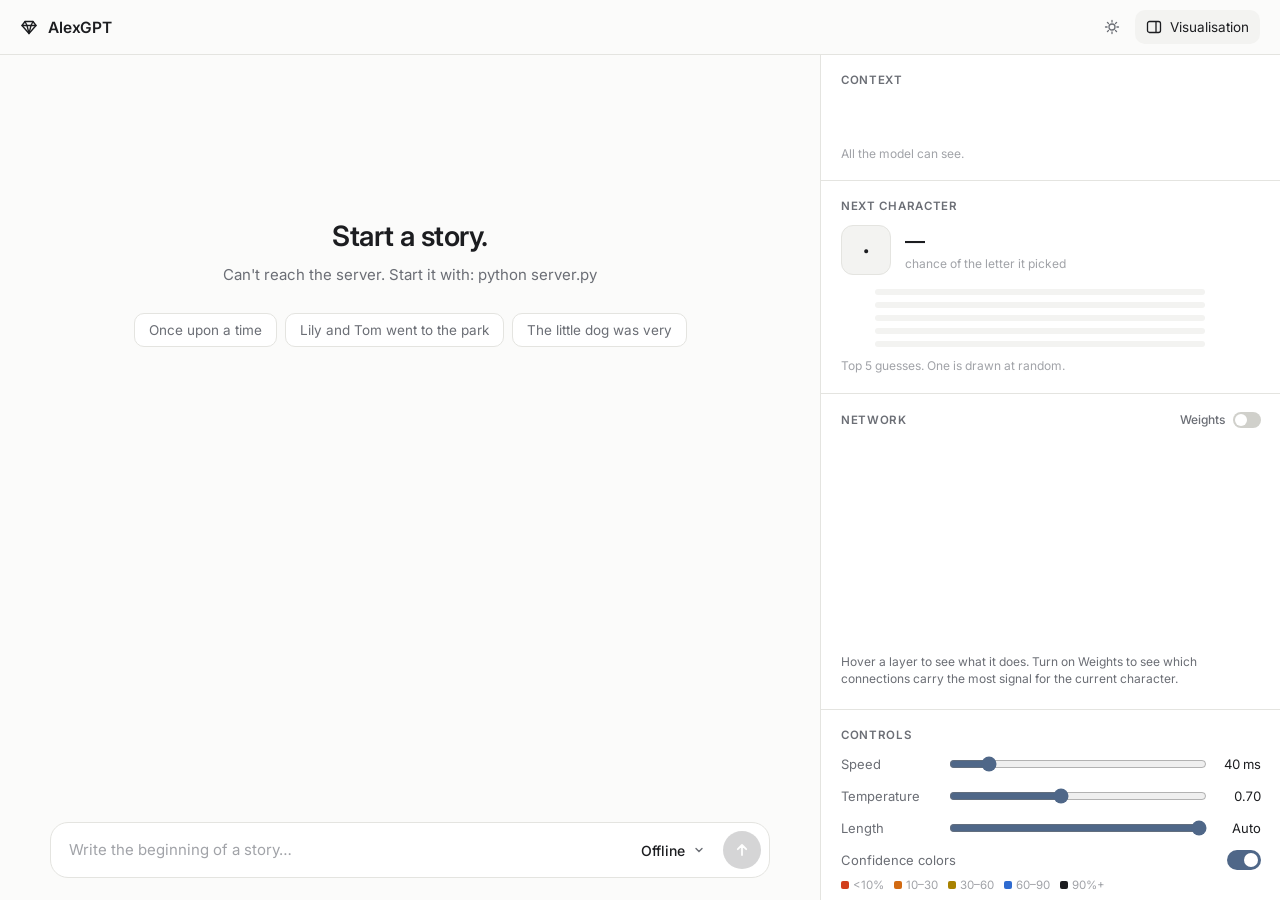
==== web/index.html @ 4189e1ea "feat(web): add AlexGPT chat interface with live model internals - server.py: stdlib HTTP server, str" ====
<!doctype html>
<html lang="en">
<head>
  <meta charset="utf-8">
  <meta name="viewport" content="width=device-width, initial-scale=1">
  <title>AlexGPT</title>
  <script>
    // pick the theme before the page paints, so it never flashes the wrong colors
    (function () {
      let theme = null;
      try { theme = localStorage.getItem("alexgpt-theme"); } catch (e) {}
      if (!theme) theme = window.matchMedia("(prefers-color-scheme: light)").matches ? "light" : "dark";
      document.documentElement.dataset.theme = theme;
    })();
  </script>
  <link rel="preconnect" href="https://fonts.googleapis.com">
  <link href="https://fonts.googleapis.com/css2?family=Inter:wght@400;500;600&family=JetBrains+Mono:wght@400;500&display=swap" rel="stylesheet">
  <link rel="stylesheet" href="style.css">
</head>
<body>
  <div class="app">

    <header class="topbar">
      <div class="brand">
        <span class="brand-mark" id="brandMark"></span>
        <span class="brand-name">AlexGPT</span>
      </div>
      <div class="topbar-actions">
        <button class="icon-button" id="themeToggle" title="Light / dark">
          <svg class="icon-moon" width="16" height="16" viewBox="0 0 16 16" aria-hidden="true"><path d="M13.5 9.6A5.6 5.6 0 0 1 6.4 2.5a5.6 5.6 0 1 0 7.1 7.1Z" fill="none" stroke="currentColor" stroke-width="1.3" stroke-linejoin="round"/></svg>
          <svg class="icon-sun" width="16" height="16" viewBox="0 0 16 16" aria-hidden="true"><circle cx="8" cy="8" r="3" fill="none" stroke="currentColor" stroke-width="1.3"/><path d="M8 1.5v1.6M8 12.9v1.6M1.5 8h1.6M12.9 8h1.6M3.4 3.4l1.1 1.1M11.5 11.5l1.1 1.1M3.4 12.6l1.1-1.1M11.5 4.5l1.1-1.1" stroke="currentColor" stroke-width="1.3" stroke-linecap="round"/></svg>
        </button>
        <button class="icon-button" id="panelToggle" title="See what happens inside the model">
          <svg width="16" height="16" viewBox="0 0 16 16" aria-hidden="true"><rect x="1.5" y="2.5" width="13" height="11" rx="2" fill="none" stroke="currentColor" stroke-width="1.3"/><line x1="10" y1="2.5" x2="10" y2="13.5" stroke="currentColor" stroke-width="1.3"/></svg>
          <span>Visualisation</span>
        </button>
      </div>
    </header>

    <div class="main">

      <section class="chat">
        <div class="messages scroll" id="messages">
          <div class="empty" id="emptyState">
            <div class="empty-icon" id="emptyIcon"></div>
            <h1>Start a story.</h1>
            <p id="emptySubtitle">My model continues your text, one character at a time.</p>
            <div class="suggestions">
              <button class="chip">Once upon a time</button>
              <button class="chip">Lily and Tom went to the park</button>
              <button class="chip">The little dog was very</button>
            </div>
          </div>
        </div>

        <form class="composer" id="composer">
          <div class="composer-box">
            <textarea id="input" rows="1" placeholder="Write the beginning of a story…" autocomplete="off"></textarea>

            <div class="model-picker" id="modelPicker">
              <button type="button" class="model-button" id="modelButton" aria-haspopup="listbox">
                <span class="model-icon" id="modelIcon"></span>
                <span id="modelName">Loading…</span>
                <svg class="chevron" width="12" height="12" viewBox="0 0 12 12" aria-hidden="true"><path d="M3 4.5L6 7.5L9 4.5" fill="none" stroke="currentColor" stroke-width="1.4" stroke-linecap="round"/></svg>
              </button>
              <div class="model-menu" id="modelMenu" role="listbox"></div>
            </div>

            <button type="button" class="step-control" id="stepButton" aria-label="Next character" title="Next character (→)" hidden>
              <svg width="14" height="14" viewBox="0 0 14 14" aria-hidden="true"><path d="M3 2.5l6 4.5-6 4.5Z" fill="currentColor"/><rect x="10" y="2.5" width="1.8" height="9" rx="0.9" fill="currentColor"/></svg>
            </button>
            <button type="button" class="step-control" id="pauseButton" aria-label="Pause" title="Pause to see every step" hidden>
              <svg class="icon-pause" width="14" height="14" viewBox="0 0 14 14" aria-hidden="true"><rect x="3" y="2.5" width="2.6" height="9" rx="1" fill="currentColor"/><rect x="8.4" y="2.5" width="2.6" height="9" rx="1" fill="currentColor"/></svg>
              <svg class="icon-play" width="14" height="14" viewBox="0 0 14 14" aria-hidden="true"><path d="M4 2.5l7 4.5-7 4.5Z" fill="currentColor"/></svg>
            </button>
            <button type="submit" class="send" id="sendButton" aria-label="Send">
              <svg class="icon-send" width="16" height="16" viewBox="0 0 16 16" aria-hidden="true"><path d="M8 13V3M3.8 7.2L8 3l4.2 4.2" fill="none" stroke="currentColor" stroke-width="1.8" stroke-linecap="round" stroke-linejoin="round"/></svg>
              <svg class="icon-stop" width="12" height="12" viewBox="0 0 12 12" aria-hidden="true"><rect x="2" y="2" width="8" height="8" rx="1.5" fill="currentColor"/></svg>
            </button>
          </div>
        </form>
      </section>

      <aside class="inside scroll" id="insidePanel">
        <div class="resize-handle" id="resizeHandle" title="Drag to resize"></div>
        <div class="inside-content">

          <div class="panel-section">
            <div class="section-title">Context <span class="faint" id="contextLabel"></span></div>
            <div class="context" id="contextChips"></div>
            <div class="note">All the model can see.</div>
          </div>

          <div class="panel-section">
            <div class="section-title">Next character</div>
            <div class="chosen">
              <div class="chosen-char" id="chosenChar">·</div>
              <div>
                <div class="chosen-prob" id="chosenProb">—</div>
                <div class="note tight" id="chosenNote">chance of the letter it picked</div>
              </div>
            </div>
            <div class="bars" id="bars"></div>
            <div class="note">Top 5 guesses. One is drawn at random.</div>
          </div>

          <div class="panel-section">
            <div class="section-title title-row">
              <span>Network <span class="faint" id="networkLabel"></span></span>
              <label class="mini-switch" title="Show the connections that carry the most signal right now">
                Weights
                <span class="switch small"><input type="checkbox" id="weightsToggle"><span class="knob"></span></span>
              </label>
            </div>
            <canvas class="network" id="network" width="580" height="400"></canvas>
            <div class="layer-note" id="layerNote"></div>
          </div>

          <div class="panel-section">
            <div class="section-title">Controls</div>
            <label class="control">
              <span>Speed</span>
              <input type="range" id="speed" min="0" max="300" step="5" value="40">
              <span class="value" id="speedValue"></span>
            </label>
            <label class="control">
              <span>Temperature</span>
              <input type="range" id="temperature" min="0.1" max="1.5" step="0.05" value="0.7">
              <span class="value" id="temperatureValue"></span>
            </label>
            <label class="control">
              <span>Length</span>
              <input type="range" id="length" min="50" max="850" step="50" value="850">
              <span class="value" id="lengthValue"></span>
            </label>
            <label class="control switch-row">
              <span>Confidence colors</span>
              <span class="switch"><input type="checkbox" id="confidenceToggle"><span class="knob"></span></span>
            </label>
            <div class="confidence-legend" id="confidenceLegend">
              <span class="p0">&lt;10%</span><span class="p1">10–30</span><span class="p2">30–60</span><span class="p3">60–90</span><span class="p4">90%+</span>
            </div>
          </div>

          <div class="panel-section">
            <div class="section-title">Last reply</div>
            <div class="stats">
              <div><div class="stat-value" id="statChars">—</div><div class="note tight">characters</div></div>
              <div><div class="stat-value" id="statConfidence">—</div><div class="note tight">avg confidence</div></div>
              <div><div class="stat-value" id="statSpeed">—</div><div class="note tight">chars / s</div></div>
            </div>
            <div class="ending" id="statEnding"></div>
          </div>

          <div class="panel-section roadmap">
            <div class="section-title">Coming next</div>
            <div class="soon"><span class="lock"></span>Attention map</div>
            <div class="soon"><span class="lock"></span>Live training</div>
          </div>

        </div>
      </aside>
    </div>
  </div>

  <script src="app.js"></script>
</body>
</html>
---- web/style.css ----
/* ---------- themes ---------- */

:root, [data-theme="dark"] {
  --bg: #0f1013;
  --surface: #16181c;
  --surface-2: #1d2025;
  --border: #272a30;
  --border-strong: #363a42;
  --text: #e8e9ec;
  --text-muted: #8b909a;
  --text-faint: #5f646e;
  --bar: #3a3e47;
  --scroll: #33373f;
  --p0: #ff6a45;
  --p1: #ff9f45;
  --p2: #f2cc4a;
  --p3: #8dbbff;
  --shadow: 0 12px 32px rgba(0, 0, 0, 0.45);
  --accent: #9db6d6;
  color-scheme: dark;
}

[data-theme="light"] {
  --bg: #fbfbfa;
  --surface: #ffffff;
  --surface-2: #f3f3f1;
  --border: #e4e4e0;
  --border-strong: #d0d0cb;
  --text: #1c1d20;
  --text-muted: #6b6e75;
  --text-faint: #a1a3a8;
  --bar: #d9d9d4;
  --scroll: #d6d6d1;
  --p0: #d23f1c;
  --p1: #d26a12;
  --p2: #a88200;
  --p3: #2f6bd0;
  --shadow: 0 12px 32px rgba(20, 20, 30, 0.10);
  --accent: #4f6788;
  color-scheme: light;
}

:root {
  --radius: 10px;
  --radius-lg: 18px;
  --font: "Inter", system-ui, -apple-system, "Segoe UI", sans-serif;
  --mono: "JetBrains Mono", ui-monospace, "Cascadia Code", Consolas, monospace;
}

* { box-sizing: border-box; }

html, body {
  margin: 0;
  height: 100%;
  background: var(--bg);
  color: var(--text);
  font-family: var(--font);
  font-size: 15px;
  -webkit-font-smoothing: antialiased;
}

button { font: inherit; color: inherit; }
.faint { color: var(--text-faint); font-weight: 400; }

/* thin scrollbars that match the page */
.scroll { scrollbar-width: thin; scrollbar-color: var(--scroll) transparent; }
.scroll::-webkit-scrollbar { width: 10px; }
.scroll::-webkit-scrollbar-track { background: transparent; }
.scroll::-webkit-scrollbar-thumb { background: var(--scroll); border-radius: 10px; border: 3px solid transparent; background-clip: content-box; }
.scroll::-webkit-scrollbar-thumb:hover { background-color: var(--border-strong); }

/* ---------- layout ---------- */

.app { display: flex; flex-direction: column; height: 100vh; }

.topbar {
  display: flex;
  align-items: center;
  justify-content: space-between;
  padding: 10px 20px;
  border-bottom: 1px solid var(--border);
}

.brand { display: flex; align-items: center; gap: 10px; font-weight: 600; letter-spacing: -0.01em; }
.brand-mark { display: flex; }
.brand-name { font-size: 15.5px; }

.topbar-actions { display: flex; gap: 4px; }

.icon-button {
  display: flex;
  align-items: center;
  gap: 8px;
  height: 34px;
  padding: 0 11px;
  border-radius: var(--radius);
  border: none;
  background: none;
  color: var(--text-muted);
  cursor: pointer;
  font-size: 13.5px;
  transition: color 0.15s, background 0.15s;
}
.icon-button:hover, .icon-button.active { color: var(--text); background: var(--surface-2); }
[data-theme="dark"] .icon-sun, [data-theme="light"] .icon-moon { display: none; }

.main { flex: 1; display: flex; min-height: 0; }
.chat { flex: 1; display: flex; flex-direction: column; min-width: 0; }

/* ---------- model icons ---------- */

.model-icon { display: inline-flex; color: var(--icon-color, var(--accent)); flex-shrink: 0; }
.model-icon svg { display: block; }

/* ---------- messages ---------- */

.messages { flex: 1; overflow-y: auto; padding: 36px 24px 16px; }

.message { max-width: 720px; margin: 0 auto 30px; animation: rise 0.3s ease-out; }
/* messages scrolled out of view are skipped by the browser while drawing */
.message.done { content-visibility: auto; contain-intrinsic-size: auto 120px; }

.message.user { display: flex; justify-content: flex-end; }
.user-bubble {
  max-width: 80%;
  padding: 10px 16px;
  border-radius: var(--radius-lg);
  background: var(--surface-2);
  line-height: 1.55;
  white-space: pre-wrap;
}

.message.bot { display: flex; gap: 14px; }
.bot-avatar {
  width: 30px;
  height: 30px;
  flex-shrink: 0;
  display: grid;
  place-items: center;
  border-radius: 50%;
  border: 1px solid var(--border);
  background: var(--surface);
}
.bot-avatar.thinking .model-icon { animation: breathe 1.2s ease-in-out infinite; }
.bot-body { flex: 1; min-width: 0; padding-top: 4px; }
.bot-meta { font-size: 12.5px; font-weight: 500; color: var(--text-muted); margin-bottom: 6px; }
.bot-text { line-height: 1.75; font-size: 15.5px; white-space: pre-wrap; word-wrap: break-word; }
.bot-text .echo { color: var(--text-faint); }

/* each new character fades in from a soft blur; the class is removed right after */
.tok.new { animation: appear 0.4s ease-out; }

.show-confidence .tok.p0 { color: var(--p0); }
.show-confidence .tok.p1 { color: var(--p1); }
.show-confidence .tok.p2 { color: var(--p2); }
.show-confidence .tok.p3 { color: var(--p3); }

.caret {
  display: inline-block;
  width: 7px;
  height: 1.05em;
  margin-left: 2px;
  vertical-align: -0.15em;
  border-radius: 2px;
  background: var(--accent);
  animation: blink 1s steps(2) infinite;
}

/* ---------- empty state ---------- */

.empty { max-width: 560px; margin: 12vh auto 0; text-align: center; animation: rise 0.5s ease-out; }
.empty-icon { display: flex; justify-content: center; margin-bottom: 20px; }
.empty-icon .model-icon { animation: float 4s ease-in-out infinite; }
.empty h1 { font-size: 28px; font-weight: 600; letter-spacing: -0.02em; margin: 0 0 10px; }
.empty p { color: var(--text-muted); margin: 0 0 26px; line-height: 1.6; }
.suggestions { display: flex; flex-wrap: wrap; justify-content: center; gap: 8px; }
.chip {
  padding: 8px 14px;
  border-radius: var(--radius);
  border: 1px solid var(--border);
  background: var(--surface);
  color: var(--text-muted);
  cursor: pointer;
  font-size: 13.5px;
  transition: color 0.15s, border-color 0.15s;
}
.chip:hover { color: var(--text); border-color: var(--border-strong); }

/* ---------- composer ---------- */

.composer { padding: 8px 24px 22px; }
.composer-box {
  max-width: 720px;
  margin: 0 auto;
  display: flex;
  align-items: flex-end;
  gap: 6px;
  padding: 8px 8px 8px 18px;
  border-radius: var(--radius-lg);
  border: 1px solid var(--border);
  background: var(--surface);
  transition: border-color 0.15s;
}
.composer-box:focus-within { border-color: var(--border-strong); }

textarea {
  flex: 1;
  resize: none;
  border: none;
  outline: none;
  background: none;
  color: var(--text);
  font: inherit;
  line-height: 1.5;
  max-height: 180px;
  padding: 8px 0;
}
textarea::placeholder { color: var(--text-faint); }

.model-picker { position: relative; flex-shrink: 0; }

.model-button {
  display: flex;
  align-items: center;
  gap: 8px;
  height: 38px;
  padding: 0 12px;
  border-radius: var(--radius);
  border: none;
  background: none;
  cursor: pointer;
  font-size: 14px;
  font-weight: 500;
  color: var(--text);
  transition: background 0.15s;
}
.model-button:hover { background: var(--surface-2); }
.model-button .chevron { color: var(--text-muted); transition: transform 0.2s; }
.model-picker.open .chevron { transform: rotate(180deg); }

.model-menu {
  position: absolute;
  bottom: calc(100% + 12px);
  right: 0;
  width: 360px;
  padding: 6px;
  border-radius: 14px;
  border: 1px solid var(--border);
  background: var(--surface);
  box-shadow: var(--shadow);
  opacity: 0;
  transform: translateY(6px);
  pointer-events: none;
  transition: opacity 0.16s, transform 0.16s;
  z-index: 20;
}
.model-picker.open .model-menu { opacity: 1; transform: none; pointer-events: auto; }

.menu-label { padding: 8px 10px 4px; font-size: 11.5px; font-weight: 600; letter-spacing: 0.05em; text-transform: uppercase; color: var(--text-faint); }

.model-option {
  display: flex;
  align-items: center;
  gap: 12px;
  width: 100%;
  padding: 9px 10px;
  border: none;
  border-radius: var(--radius);
  background: none;
  text-align: left;
  cursor: pointer;
}
.model-option:hover:not(:disabled) { background: var(--surface-2); }
.model-option:disabled { cursor: default; }
.model-option:disabled .option-text, .model-option:disabled .model-icon { opacity: 0.4; }
.option-text { flex: 1; min-width: 0; }
.option-name { font-weight: 500; font-size: 14px; }
.option-desc { font-size: 12.5px; color: var(--text-muted); margin-top: 1px; }
.option-tag { font-size: 11px; color: var(--text-faint); }
.option-check { display: flex; color: var(--text); }

.send {
  width: 38px;
  height: 38px;
  flex-shrink: 0;
  display: grid;
  place-items: center;
  border: none;
  border-radius: 50%;
  background: var(--text);
  color: var(--bg);
  cursor: pointer;
  transition: opacity 0.15s, transform 0.15s;
}
.send:hover { transform: scale(1.05); }

.step-control {
  flex-shrink: 0;
  width: 34px;
  height: 34px;
  display: grid;
  place-items: center;
  border-radius: 50%;
  border: 1px solid var(--border-strong);
  background: transparent;
  color: var(--text);
  cursor: pointer;
  transition: background 0.15s;
}
.step-control[hidden] { display: none; }
.step-control:hover { background: var(--surface-2); }
.step-control .icon-play { display: none; }
.step-control.paused .icon-pause { display: none; }
.step-control.paused .icon-play { display: block; }
.step-control.paused { border-color: var(--accent); color: var(--accent); }
.send:disabled { opacity: 0.18; cursor: default; transform: none; }
.send .icon-stop { display: none; }
.send.stop .icon-send { display: none; }
.send.stop .icon-stop { display: block; }

/* ---------- inside panel ---------- */

.inside {
  position: relative;
  width: 0;
  overflow-x: hidden;
  overflow-y: auto;
  border-left: 1px solid transparent;
  background: var(--surface);
  transition: width 0.3s ease-out, border-color 0.3s;
}
.inside.open { width: var(--panel-width, 460px); border-left-color: var(--border); }
.inside-content { width: var(--panel-width, 460px); }
.inside.resizing { transition: none; user-select: none; }
body.resizing-panel, body.resizing-panel * { cursor: ew-resize !important; }

/* the left edge of the panel: drag it to make the visualisation bigger */
.resize-handle {
  position: absolute;
  top: 0;
  bottom: 0;
  left: 0;
  width: 8px;
  cursor: ew-resize;
  z-index: 2;
}
.resize-handle::after {
  content: "";
  position: absolute;
  top: 50%;
  left: 2px;
  width: 3px;
  height: 36px;
  margin-top: -18px;
  border-radius: 2px;
  background: var(--border-strong);
  opacity: 0;
  transition: opacity 0.15s;
}
.resize-handle:hover::after, .inside.resizing .resize-handle::after { opacity: 1; }

.panel-section { padding: 18px 20px; border-bottom: 1px solid var(--border); }
.panel-section:last-child { border-bottom: none; }
.section-title { font-size: 11.5px; font-weight: 600; text-transform: uppercase; letter-spacing: 0.06em; color: var(--text-muted); margin-bottom: 12px; }
.section-title .faint { text-transform: none; letter-spacing: 0; margin-left: 4px; }
.note { font-size: 12px; line-height: 1.45; color: var(--text-faint); margin-top: 10px; }
.note.tight { margin-top: 2px; }
.legend { display: flex; align-items: center; gap: 4px; flex-wrap: wrap; }

.context { display: flex; gap: 4px; min-height: 36px; }
.ctx {
  width: 30px;
  height: 36px;
  display: grid;
  place-items: center;
  border-radius: 8px;
  border: 1px solid var(--border);
  background: var(--surface-2);
  font-family: var(--mono);
  font-size: 14px;
}
.ctx.newest { border-color: var(--accent); }
.ctx.special { color: var(--text-faint); font-size: 12px; }

.chosen { display: flex; align-items: center; gap: 14px; margin-bottom: 14px; }
.chosen-char {
  width: 50px;
  height: 50px;
  display: grid;
  place-items: center;
  border-radius: 12px;
  border: 1px solid var(--border);
  background: var(--surface-2);
  font-family: var(--mono);
  font-size: 24px;
}
.chosen-prob { font-size: 20px; font-weight: 600; letter-spacing: -0.01em; font-variant-numeric: tabular-nums; }

.bars { display: flex; flex-direction: column; gap: 7px; }
.bar-row { display: grid; grid-template-columns: 24px 1fr 46px; align-items: center; gap: 10px; font-size: 13px; }
.bar-label { font-family: var(--mono); color: var(--text-muted); text-align: center; }
.bar-track { height: 6px; border-radius: 3px; background: var(--surface-2); overflow: hidden; }
.bar-fill { height: 100%; width: 100%; border-radius: 3px; background: var(--bar); transform-origin: left; transform: scaleX(0); transition: transform 0.15s ease-out; }
.bar-row.picked .bar-fill { background: var(--accent); }
.bar-row.picked .bar-label { color: var(--text); }
.bar-value { text-align: right; color: var(--text-muted); font-variant-numeric: tabular-nums; }

.title-row { display: flex; align-items: center; justify-content: space-between; gap: 10px; }
.mini-switch { display: inline-flex; align-items: center; gap: 8px; text-transform: none; letter-spacing: 0; font-weight: 500; font-size: 12px; cursor: pointer; }
.switch.small { width: 28px; height: 16px; }
.switch.small .knob::after { top: 2px; left: 2px; width: 12px; height: 12px; }
.switch.small input:checked + .knob::after { transform: translateX(12px); }

.network { display: block; width: 100%; height: auto; cursor: default; }
.layer-note { min-height: 3.2em; margin-top: 8px; font-size: 12px; line-height: 1.45; color: var(--text-muted); }
.layer-note b { color: var(--text); font-weight: 600; }

.control { display: grid; grid-template-columns: 96px 1fr 46px; align-items: center; gap: 10px; font-size: 13px; color: var(--text-muted); margin-bottom: 12px; }
.control .value { text-align: right; color: var(--text); font-variant-numeric: tabular-nums; }
input[type="range"] { width: 100%; accent-color: var(--accent); }

.switch-row { grid-template-columns: 1fr auto; cursor: pointer; margin-top: 4px; margin-bottom: 8px; }
.switch { position: relative; width: 34px; height: 20px; }
.switch input { position: absolute; inset: 0; opacity: 0; margin: 0; cursor: pointer; }
.knob { position: absolute; inset: 0; border-radius: 10px; background: var(--border-strong); transition: background 0.2s; pointer-events: none; }
.knob::after { content: ""; position: absolute; top: 3px; left: 3px; width: 14px; height: 14px; border-radius: 50%; background: #fff; transition: transform 0.2s; }
.switch input:checked + .knob { background: var(--accent); }
.switch input:checked + .knob::after { transform: translateX(14px); }

.confidence-legend { display: none; gap: 10px; font-size: 11.5px; color: var(--text-faint); }
.confidence-legend.visible { display: flex; }
.confidence-legend span::before { content: ""; display: inline-block; width: 8px; height: 8px; margin-right: 4px; border-radius: 2px; background: var(--swatch); }
.confidence-legend .p0 { --swatch: var(--p0); }
.confidence-legend .p1 { --swatch: var(--p1); }
.confidence-legend .p2 { --swatch: var(--p2); }
.confidence-legend .p3 { --swatch: var(--p3); }
.confidence-legend .p4 { --swatch: var(--text); }

.stats { display: grid; grid-template-columns: repeat(3, 1fr); gap: 8px; }
.stat-value { font-size: 17px; font-weight: 600; font-variant-numeric: tabular-nums; }
.ending { margin-top: 12px; font-size: 12.5px; color: var(--text-muted); min-height: 1em; }

.roadmap .soon { display: flex; align-items: center; gap: 10px; font-size: 13px; color: var(--text-faint); margin-bottom: 8px; }
.lock { width: 7px; height: 7px; border-radius: 50%; border: 1.5px solid var(--text-faint); }

/* ---------- animations ---------- */

@keyframes appear { from { opacity: 0; filter: blur(4px); } to { opacity: 1; filter: blur(0); } }
@keyframes rise { from { opacity: 0; transform: translateY(8px); } to { opacity: 1; transform: none; } }
@keyframes blink { 50% { opacity: 0; } }
@keyframes breathe { 0%, 100% { opacity: 1; transform: scale(1); } 50% { opacity: 0.45; transform: scale(0.85); } }
@keyframes float { 0%, 100% { transform: translateY(0); } 50% { transform: translateY(-5px); } }

@media (prefers-reduced-motion: reduce) {
  *, *::before, *::after { animation: none !important; transition: none !important; }
}

@media (max-width: 860px) {
  .inside.open { position: fixed; right: 0; top: 55px; bottom: 0; z-index: 10; }
  .icon-button span { display: none; }
  .model-menu { width: 290px; }
}
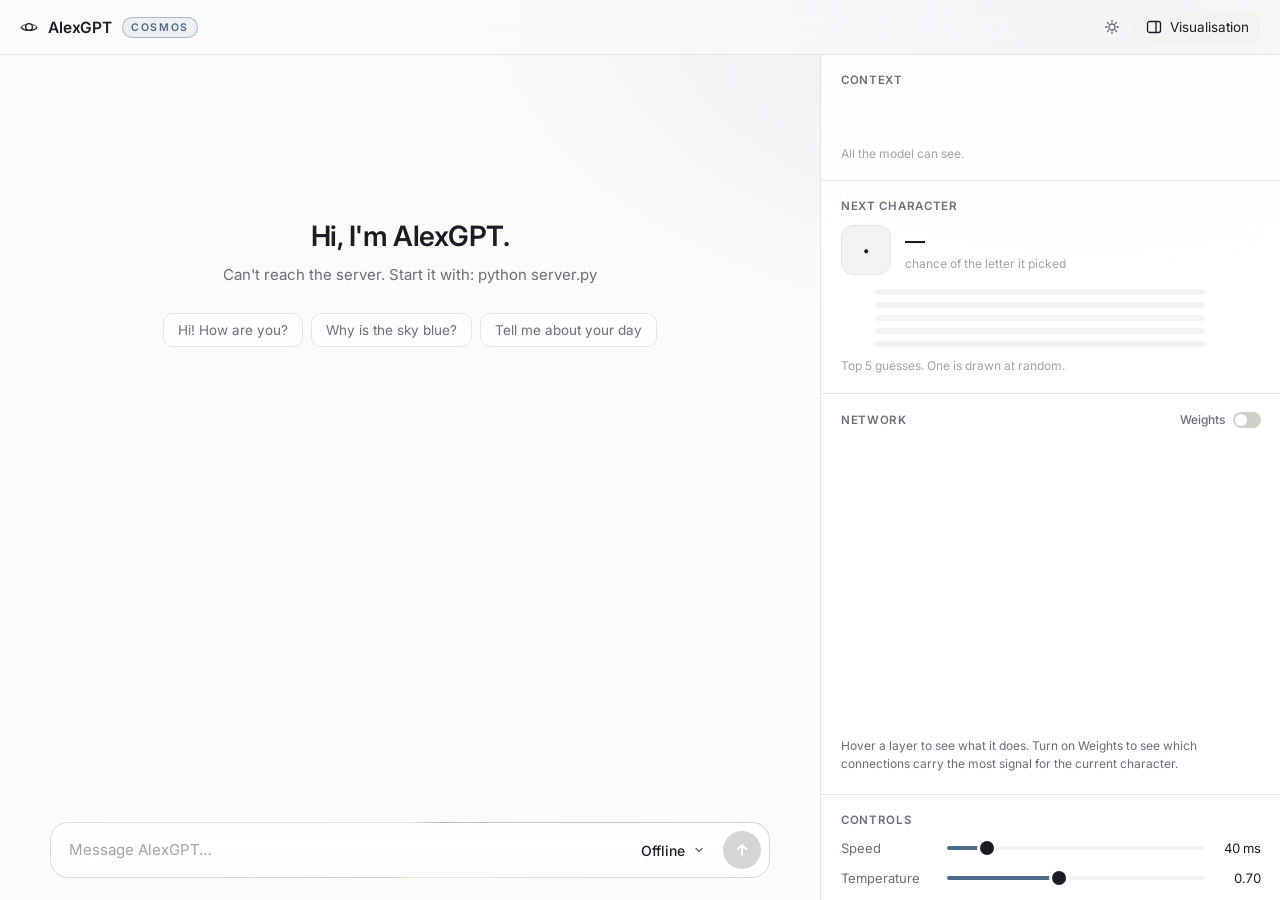
==== commit ff7d8e72: "feat(web): AlexGPT Cosmos theme, animated per-model backgrounds, cursor trails, conversation wording" ====
--- a/web/index.html
+++ b/web/index.html
@@ -18,12 +18,14 @@
   <link rel="stylesheet" href="style.css">
 </head>
 <body>
+  <canvas class="cosmos" id="cosmos" aria-hidden="true"></canvas>
   <div class="app">
 
     <header class="topbar">
       <div class="brand">
         <span class="brand-mark" id="brandMark"></span>
         <span class="brand-name">AlexGPT</span>
+        <span class="brand-tag">Cosmos</span>
       </div>
       <div class="topbar-actions">
         <button class="icon-button" id="themeToggle" title="Light / dark">
@@ -43,19 +45,19 @@
         <div class="messages scroll" id="messages">
           <div class="empty" id="emptyState">
             <div class="empty-icon" id="emptyIcon"></div>
-            <h1>Start a story.</h1>
-            <p id="emptySubtitle">My model continues your text, one character at a time.</p>
+            <h1>Hi, I'm AlexGPT.</h1>
+            <p id="emptySubtitle">Built from scratch, one model at a time. Say something.</p>
             <div class="suggestions">
-              <button class="chip">Once upon a time</button>
-              <button class="chip">Lily and Tom went to the park</button>
-              <button class="chip">The little dog was very</button>
+              <button class="chip">Hi! How are you?</button>
+              <button class="chip">Why is the sky blue?</button>
+              <button class="chip">Tell me about your day</button>
             </div>
           </div>
         </div>
 
         <form class="composer" id="composer">
           <div class="composer-box">
-            <textarea id="input" rows="1" placeholder="Write the beginning of a story…" autocomplete="off"></textarea>
+            <textarea id="input" rows="1" placeholder="Message AlexGPT…" autocomplete="off"></textarea>
 
             <div class="model-picker" id="modelPicker">
               <button type="button" class="model-button" id="modelButton" aria-haspopup="listbox">
--- a/web/style.css
+++ b/web/style.css
@@ -118,7 +118,6 @@
 
 .message { max-width: 720px; margin: 0 auto 30px; animation: rise 0.3s ease-out; }
 /* messages scrolled out of view are skipped by the browser while drawing */
-.message.done { content-visibility: auto; contain-intrinsic-size: auto 120px; }
 
 .message.user { display: flex; justify-content: flex-end; }
 .user-bubble {
@@ -417,7 +416,39 @@
 
 .control { display: grid; grid-template-columns: 96px 1fr 46px; align-items: center; gap: 10px; font-size: 13px; color: var(--text-muted); margin-bottom: 12px; }
 .control .value { text-align: right; color: var(--text); font-variant-numeric: tabular-nums; }
-input[type="range"] { width: 100%; accent-color: var(--accent); }
+/* sliders: thin track, colored up to the knob, round knob */
+input[type="range"] {
+  -webkit-appearance: none;
+  appearance: none;
+  width: 100%;
+  height: 18px;
+  margin: 0;
+  background: transparent;
+  cursor: pointer;
+}
+input[type="range"]::-webkit-slider-runnable-track {
+  height: 4px;
+  border-radius: 2px;
+  background: linear-gradient(to right, var(--accent) var(--fill, 50%), var(--surface-2) var(--fill, 50%));
+}
+input[type="range"]::-webkit-slider-thumb {
+  -webkit-appearance: none;
+  width: 14px;
+  height: 14px;
+  margin-top: -5px;
+  border: none;
+  border-radius: 50%;
+  background: var(--text);
+  box-shadow: 0 0 0 3px var(--surface);
+  transition: transform 0.12s;
+}
+input[type="range"]:hover::-webkit-slider-thumb { transform: scale(1.15); }
+input[type="range"]::-moz-range-track { height: 4px; border-radius: 2px; background: var(--surface-2); }
+input[type="range"]::-moz-range-progress { height: 4px; border-radius: 2px; background: var(--accent); }
+input[type="range"]::-moz-range-thumb { width: 14px; height: 14px; border: none; border-radius: 50%; background: var(--text); }
+input[type="range"]:disabled { cursor: default; opacity: 0.4; }
+input[type="range"]:focus-visible { outline: 2px solid var(--accent); outline-offset: 4px; border-radius: 4px; }
+.model-button:disabled { opacity: 0.5; cursor: default; }
 
 .switch-row { grid-template-columns: 1fr auto; cursor: pointer; margin-top: 4px; margin-bottom: 8px; }
 .switch { position: relative; width: 34px; height: 20px; }
@@ -451,6 +482,132 @@
 @keyframes breathe { 0%, 100% { opacity: 1; transform: scale(1); } 50% { opacity: 0.45; transform: scale(0.85); } }
 @keyframes float { 0%, 100% { transform: translateY(0); } 50% { transform: translateY(-5px); } }
 
+
+/* ================================================================ COSMOS THEME */
+
+/* the animated universe behind everything (drawn by app.js) */
+.cosmos {
+  position: fixed;
+  inset: 0;
+  width: 100%;
+  height: 100%;
+  pointer-events: none;
+  z-index: 0;
+  opacity: 0.95;
+  transition: opacity 0.35s ease;
+}
+[data-theme="light"] .cosmos { opacity: 0.75; }
+.cosmos.switching { opacity: 0; }
+
+/* a faint glow of the current model's color, from the top right corner */
+body {
+  background:
+    radial-gradient(ellipse 70% 55% at 85% 0%, color-mix(in srgb, var(--accent) 11%, transparent), transparent 70%),
+    var(--bg);
+}
+.app { position: relative; z-index: 1; }
+
+/* glass: the bars and the composer let the universe show through, blurred */
+.topbar {
+  background: color-mix(in srgb, var(--bg) 62%, transparent);
+  backdrop-filter: blur(12px);
+  -webkit-backdrop-filter: blur(12px);
+}
+.composer-box {
+  background: color-mix(in srgb, var(--surface) 80%, transparent);
+  backdrop-filter: blur(16px);
+  -webkit-backdrop-filter: blur(16px);
+  transition: border-color 0.2s, box-shadow 0.3s;
+}
+.composer-box:focus-within {
+  border-color: color-mix(in srgb, var(--accent) 45%, var(--border));
+  box-shadow: 0 12px 44px -16px color-mix(in srgb, var(--accent) 70%, transparent);
+}
+.inside { background: color-mix(in srgb, var(--surface) 90%, transparent); backdrop-filter: blur(18px); -webkit-backdrop-filter: blur(18px); }
+.chip { background: color-mix(in srgb, var(--surface) 75%, transparent); backdrop-filter: blur(8px); -webkit-backdrop-filter: blur(8px); }
+.chip:hover { border-color: color-mix(in srgb, var(--accent) 50%, var(--border)); }
+.user-bubble { background: color-mix(in srgb, var(--surface-2) 85%, transparent); backdrop-filter: blur(8px); -webkit-backdrop-filter: blur(8px); }
+
+/* the message box has a thin ring of light that travels around it, like something in orbit;
+   it moves faster and glows brighter while the model is writing */
+@property --orbit-angle { syntax: "<angle>"; inherits: false; initial-value: 0deg; }
+.composer-box { position: relative; }
+.composer-box::before {
+  content: "";
+  position: absolute;
+  inset: -1px;
+  padding: 1px;
+  border-radius: inherit;
+  background: conic-gradient(from var(--orbit-angle),
+    transparent 0deg,
+    color-mix(in srgb, var(--accent) 85%, transparent) 50deg,
+    transparent 110deg,
+    transparent 180deg,
+    color-mix(in srgb, var(--accent) 45%, transparent) 230deg,
+    transparent 290deg);
+  -webkit-mask: linear-gradient(#000 0 0) content-box, linear-gradient(#000 0 0);
+  -webkit-mask-composite: xor;
+  mask-composite: exclude;
+  opacity: 0.45;
+  pointer-events: none;
+  animation: orbit 9s linear infinite;
+  transition: opacity 0.4s;
+}
+.composer-box:focus-within::before { opacity: 0.75; }
+.composer.writing .composer-box::before { opacity: 1; animation-duration: 2.6s; }
+@keyframes orbit { to { --orbit-angle: 360deg; } }
+
+/* brand: AlexGPT + a small "Cosmos" tag in the model's color */
+.brand-tag {
+  font-size: 10.5px;
+  font-weight: 600;
+  letter-spacing: 0.16em;
+  text-transform: uppercase;
+  color: var(--accent);
+  padding: 3px 8px;
+  border-radius: 999px;
+  border: 1px solid color-mix(in srgb, var(--accent) 40%, transparent);
+  background: color-mix(in srgb, var(--accent) 8%, transparent);
+  transition: color 0.4s, border-color 0.4s;
+}
+
+/* the big icon on the empty screen glows in the model's color */
+.empty-icon .model-icon {
+  filter: drop-shadow(0 0 16px color-mix(in srgb, var(--accent) 65%, transparent));
+  animation: icon-pop 0.6s cubic-bezier(0.2, 1.5, 0.4, 1), float 4s 0.6s ease-in-out infinite;
+}
+.empty h1 { transition: color 0.4s; }
+
+/* the icon in the model button pops when you switch models */
+#modelIcon { animation: icon-pop 0.5s cubic-bezier(0.2, 1.6, 0.4, 1); }
+
+/* the avatar glows while the model is thinking */
+.bot-avatar { transition: box-shadow 0.4s, border-color 0.4s; }
+.bot-avatar.thinking {
+  border-color: color-mix(in srgb, var(--accent) 60%, var(--border));
+  box-shadow: 0 0 18px -2px color-mix(in srgb, var(--accent) 55%, transparent);
+}
+.bot-avatar.thinking .model-icon { animation: none; }
+.bot-meta { color: color-mix(in srgb, var(--accent) 70%, var(--text-muted)); }
+
+/* every model moves in its own way (empty screen icon + thinking avatar) */
+[data-model="Spark"] .empty-icon svg, [data-model="Spark"] .bot-avatar.thinking svg { animation: spark-twinkle 1.6s ease-in-out infinite; }
+[data-model="Nebula"] .empty-icon svg, [data-model="Nebula"] .bot-avatar.thinking svg { animation: nebula-drift 3.2s ease-in-out infinite; }
+[data-model="Pulsar"] .empty-icon svg { animation: spin 5s linear infinite; }
+[data-model="Pulsar"] .bot-avatar.thinking svg { animation: spin 1.4s linear infinite; }
+[data-model="Galaxy"] .empty-icon svg { animation: spin-back 14s linear infinite; }
+[data-model="Galaxy"] .bot-avatar.thinking svg { animation: spin-back 3s linear infinite; }
+[data-model="Supernova"] .empty-icon svg, [data-model="Supernova"] .bot-avatar.thinking svg { animation: supernova-burst 2.4s ease-out infinite; }
+[data-model="Singularity"] .empty-icon svg, [data-model="Singularity"] .bot-avatar.thinking svg { animation: singularity-pull 3s ease-in-out infinite; }
+
+@keyframes icon-pop { 0% { transform: scale(0.4) rotate(-20deg); opacity: 0; } 100% { transform: none; opacity: 1; } }
+@keyframes spark-twinkle { 0%, 100% { transform: scale(1) rotate(0); } 45% { transform: scale(1.22) rotate(15deg); filter: brightness(1.5); } }
+@keyframes nebula-drift { 0%, 100% { transform: translate(0, 0) scale(1); } 50% { transform: translate(1.5px, -2px) scale(1.07); } }
+@keyframes spin { to { transform: rotate(360deg); } }
+@keyframes spin-back { to { transform: rotate(-360deg); } }
+@keyframes supernova-burst { 0% { transform: scale(0.85); } 18% { transform: scale(1.25); filter: brightness(1.6); } 100% { transform: scale(0.85); } }
+@keyframes singularity-pull { 0%, 100% { transform: scale(1) rotate(0); } 50% { transform: scale(0.86) rotate(-8deg); } }
+
 @media (prefers-reduced-motion: reduce) {
   *, *::before, *::after { animation: none !important; transition: none !important; }
 }
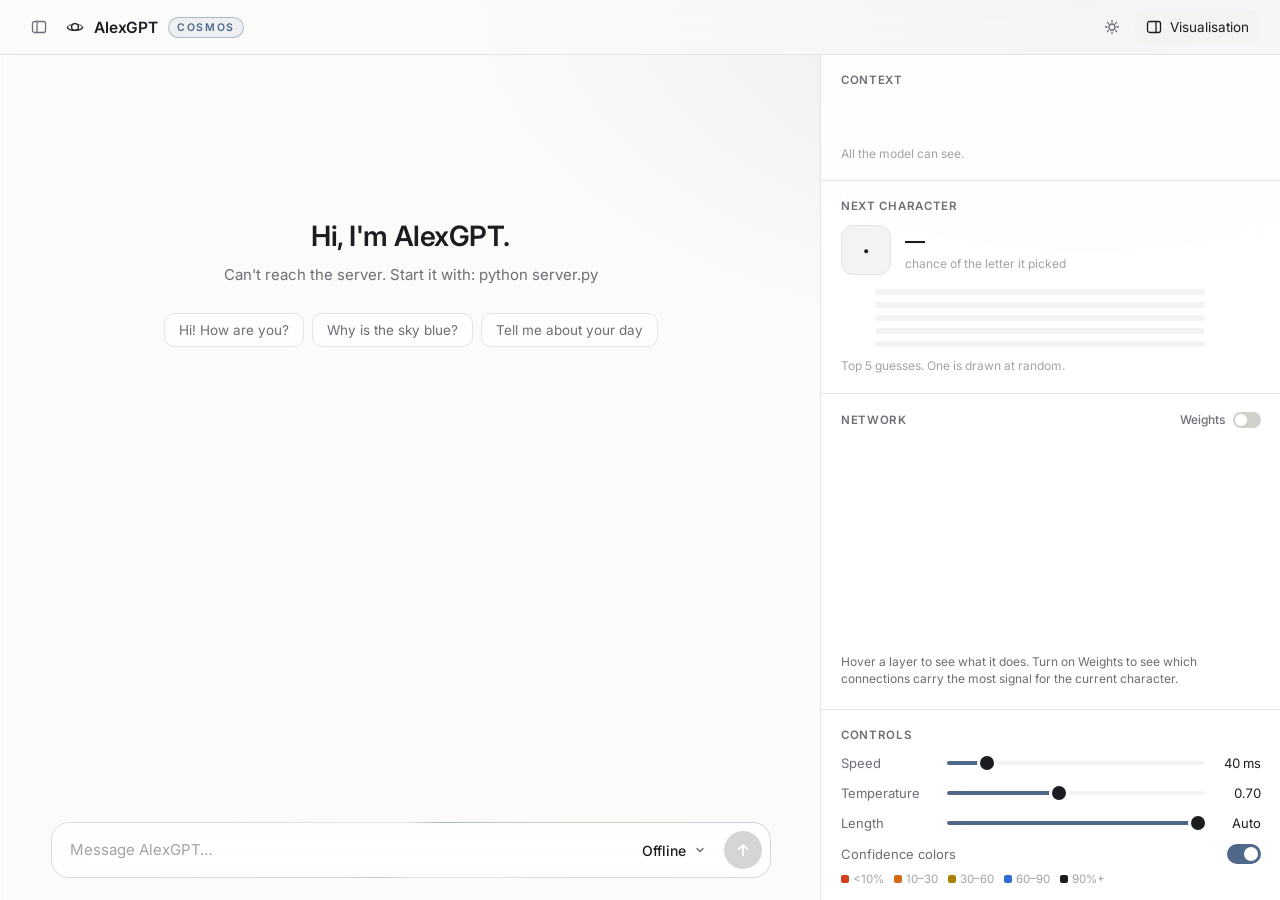
==== commit 7550d0c6: "feat(galaxy): 26M PyTorch transformer trained on TinyDialogues, chat history, saved chats, full-flow" ====
--- a/web/index.html
+++ b/web/index.html
@@ -22,10 +22,15 @@
   <div class="app">
 
     <header class="topbar">
+      <div class="topbar-left">
+      <button class="icon-button" id="chatsToggle" title="Your chats" aria-label="Your chats">
+        <svg width="16" height="16" viewBox="0 0 16 16" aria-hidden="true"><rect x="1.5" y="2.5" width="13" height="11" rx="2" fill="none" stroke="currentColor" stroke-width="1.3"/><line x1="6" y1="2.5" x2="6" y2="13.5" stroke="currentColor" stroke-width="1.3"/></svg>
+      </button>
       <div class="brand">
         <span class="brand-mark" id="brandMark"></span>
         <span class="brand-name">AlexGPT</span>
         <span class="brand-tag">Cosmos</span>
+      </div>
       </div>
       <div class="topbar-actions">
         <button class="icon-button" id="themeToggle" title="Light / dark">
@@ -40,6 +45,17 @@
     </header>
 
     <div class="main">
+
+      <aside class="chats" id="chatsPanel">
+        <div class="chats-content">
+          <button class="new-chat" id="newChatButton">
+            <svg width="14" height="14" viewBox="0 0 14 14" aria-hidden="true"><path d="M7 2.5v9M2.5 7h9" stroke="currentColor" stroke-width="1.5" stroke-linecap="round"/></svg>
+            New chat
+          </button>
+          <div class="chats-label">Chats</div>
+          <div class="chat-list" id="chatList"></div>
+        </div>
+      </aside>
 
       <section class="chat">
         <div class="messages scroll" id="messages">
--- a/web/style.css
+++ b/web/style.css
@@ -617,3 +617,53 @@
   .icon-button span { display: none; }
   .model-menu { width: 290px; }
 }
+
+/* ---------------------------------------------------------------- chat models (Galaxy+): tokens are pieces of words */
+html[data-chat="1"] .context { flex-wrap: wrap; }
+html[data-chat="1"] .ctx { width: auto; min-width: 30px; height: 30px; padding: 0 7px; font-size: 13px; white-space: pre; }
+html[data-chat="1"] .chosen-char { width: auto; min-width: 50px; padding: 0 12px; font-size: 20px; white-space: pre; }
+html[data-chat="1"] .bar-row { grid-template-columns: 96px 1fr 46px; }
+html[data-chat="1"] .bar-label { text-align: left; white-space: pre; overflow: hidden; text-overflow: ellipsis; }
+
+/* ---------------------------------------------------------------- chats sidebar */
+.topbar-left { display: flex; align-items: center; gap: 8px; }
+.chats {
+  width: 0;
+  overflow-x: hidden;
+  overflow-y: auto;
+  border-right: 1px solid transparent;
+  background: color-mix(in srgb, var(--surface) 90%, transparent);
+  backdrop-filter: blur(18px); -webkit-backdrop-filter: blur(18px);
+  transition: width 0.3s ease-out, border-color 0.3s;
+  flex-shrink: 0;
+}
+.chats.open { width: 260px; border-right-color: var(--border); }
+.chats-content { width: 260px; padding: 14px 10px; }
+.new-chat {
+  display: flex; align-items: center; gap: 8px; width: 100%;
+  height: 36px; padding: 0 12px; border-radius: var(--radius);
+  border: 1px solid var(--border); background: var(--surface-2); color: var(--text);
+  font: inherit; font-size: 13.5px; cursor: pointer; transition: border-color 0.15s;
+}
+.new-chat:hover { border-color: color-mix(in srgb, var(--accent) 50%, var(--border)); }
+.chats-label { font-size: 11.5px; font-weight: 600; letter-spacing: 0.06em; text-transform: uppercase; color: var(--text-faint); margin: 20px 8px 8px; }
+.chat-row {
+  display: flex; align-items: center; gap: 6px; width: 100%;
+  padding: 7px 8px 7px 12px; border-radius: var(--radius); border: none; background: none;
+  color: var(--text-muted); font: inherit; font-size: 13.5px; text-align: left; cursor: pointer;
+}
+.chat-row:hover { background: var(--surface-2); color: var(--text); }
+.chat-row.active { background: var(--surface-2); color: var(--text); }
+.chat-row .chat-title { flex: 1; min-width: 0; overflow: hidden; text-overflow: ellipsis; white-space: nowrap; }
+.chat-row .chat-delete { opacity: 0; display: flex; padding: 3px; border-radius: 5px; color: var(--text-faint); }
+.chat-row:hover .chat-delete { opacity: 1; }
+.chat-row .chat-delete:hover { color: var(--text); background: var(--surface); }
+.chat-list .empty-note { font-size: 13px; color: var(--text-faint); padding: 4px 12px; }
+@media (max-width: 860px) {
+  .chats.open { position: fixed; left: 0; top: 55px; bottom: 0; z-index: 10; }
+}
+.chat-rename {
+  flex: 1; min-width: 0; height: 24px; padding: 0 6px; border-radius: 6px;
+  border: 1px solid color-mix(in srgb, var(--accent) 60%, var(--border));
+  background: var(--surface); color: var(--text); font: inherit; font-size: 13.5px; outline: none;
+}
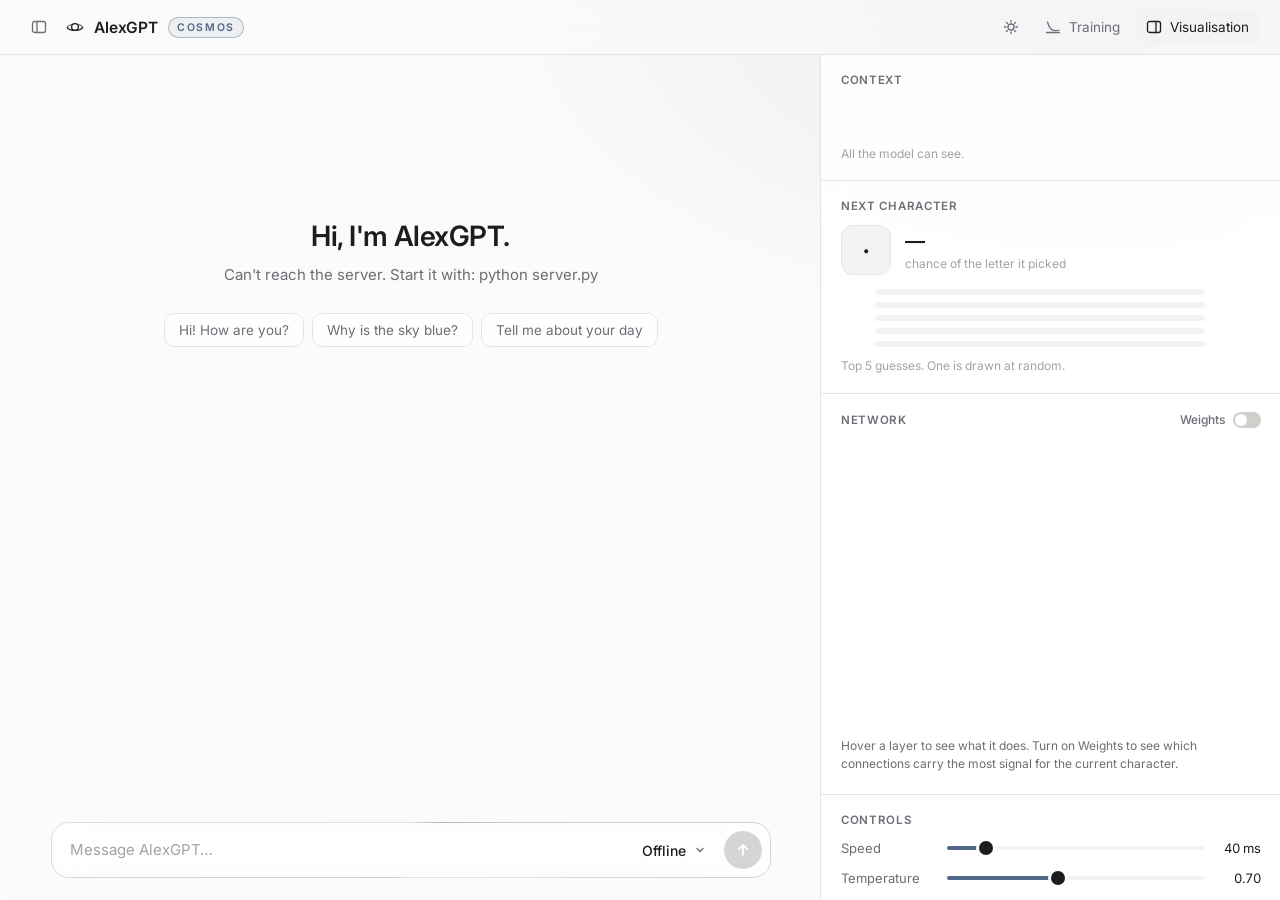
==== commit 0b5559a2: "feat(supernova): 98M LLaMA-style model trained on 2B EN+RO tokens, live training page, benchmarks" ====
--- a/web/index.html
+++ b/web/index.html
@@ -37,6 +37,10 @@
           <svg class="icon-moon" width="16" height="16" viewBox="0 0 16 16" aria-hidden="true"><path d="M13.5 9.6A5.6 5.6 0 0 1 6.4 2.5a5.6 5.6 0 1 0 7.1 7.1Z" fill="none" stroke="currentColor" stroke-width="1.3" stroke-linejoin="round"/></svg>
           <svg class="icon-sun" width="16" height="16" viewBox="0 0 16 16" aria-hidden="true"><circle cx="8" cy="8" r="3" fill="none" stroke="currentColor" stroke-width="1.3"/><path d="M8 1.5v1.6M8 12.9v1.6M1.5 8h1.6M12.9 8h1.6M3.4 3.4l1.1 1.1M11.5 11.5l1.1 1.1M3.4 12.6l1.1-1.1M11.5 4.5l1.1-1.1" stroke="currentColor" stroke-width="1.3" stroke-linecap="round"/></svg>
         </button>
+        <button class="icon-button" id="trainingToggle" title="Watch Supernova learn">
+          <svg width="16" height="16" viewBox="0 0 16 16" aria-hidden="true"><path d="M1.5 13.5h13" fill="none" stroke="currentColor" stroke-width="1.3" stroke-linecap="round"/><path d="M2.5 3c1.5 5 3 7.5 5.5 8.2 2.2.6 4.2.4 6-.2" fill="none" stroke="currentColor" stroke-width="1.3" stroke-linecap="round"/></svg>
+          <span>Training</span>
+        </button>
         <button class="icon-button" id="panelToggle" title="See what happens inside the model">
           <svg width="16" height="16" viewBox="0 0 16 16" aria-hidden="true"><rect x="1.5" y="2.5" width="13" height="11" rx="2" fill="none" stroke="currentColor" stroke-width="1.3"/><line x1="10" y1="2.5" x2="10" y2="13.5" stroke="currentColor" stroke-width="1.3"/></svg>
           <span>Visualisation</span>
@@ -103,13 +107,13 @@
         <div class="resize-handle" id="resizeHandle" title="Drag to resize"></div>
         <div class="inside-content">
 
-          <div class="panel-section">
+          <div class="panel-section" id="contextSection">
             <div class="section-title">Context <span class="faint" id="contextLabel"></span></div>
             <div class="context" id="contextChips"></div>
             <div class="note">All the model can see.</div>
           </div>
 
-          <div class="panel-section">
+          <div class="panel-section" id="nextSection">
             <div class="section-title">Next character</div>
             <div class="chosen">
               <div class="chosen-char" id="chosenChar">·</div>
@@ -124,7 +128,7 @@
 
           <div class="panel-section">
             <div class="section-title title-row">
-              <span>Network <span class="faint" id="networkLabel"></span></span>
+              <span><span class="net-title">Network</span><span class="flow-title">Inside, one token at a time</span> <span class="faint" id="networkLabel"></span></span>
               <label class="mini-switch" title="Show the connections that carry the most signal right now">
                 Weights
                 <span class="switch small"><input type="checkbox" id="weightsToggle"><span class="knob"></span></span>
@@ -132,6 +136,7 @@
             </div>
             <canvas class="network" id="network" width="580" height="400"></canvas>
             <div class="layer-note" id="layerNote"></div>
+            <div class="flow" id="flow"></div>
           </div>
 
           <div class="panel-section">
@@ -158,6 +163,10 @@
             <div class="confidence-legend" id="confidenceLegend">
               <span class="p0">&lt;10%</span><span class="p1">10–30</span><span class="p2">30–60</span><span class="p3">60–90</span><span class="p4">90%+</span>
             </div>
+            <label class="control switch-row">
+              <span>Show tokens <span class="faint">how the model cuts the text</span></span>
+              <span class="switch"><input type="checkbox" id="tokensToggle"><span class="knob"></span></span>
+            </label>
           </div>
 
           <div class="panel-section">
@@ -170,17 +179,58 @@
             <div class="ending" id="statEnding"></div>
           </div>
 
-          <div class="panel-section roadmap">
-            <div class="section-title">Coming next</div>
-            <div class="soon"><span class="lock"></span>Attention map</div>
-            <div class="soon"><span class="lock"></span>Live training</div>
-          </div>
-
         </div>
       </aside>
+
+      <section class="training scroll" id="trainingPage" hidden>
+        <div class="tr-inner">
+          <div class="tr-top">
+            <div>
+              <h2>Supernova · live training</h2>
+              <div class="tr-status" id="trStatus">Loading…</div>
+            </div>
+            <button class="icon-button" id="trClose" title="Back to the chat (Esc)" aria-label="Close">
+              <svg width="14" height="14" viewBox="0 0 14 14" aria-hidden="true"><path d="M3 3l8 8M11 3l-8 8" stroke="currentColor" stroke-width="1.5" stroke-linecap="round"/></svg>
+            </button>
+          </div>
+          <div class="tr-stats" id="trStats"></div>
+          <div class="tr-progress" id="trProgress"></div>
+
+          <div class="tr-card">
+            <div class="tr-title">Loss <span>how surprised it is by the real next token · lower = better</span></div>
+            <div class="tr-legend">
+              <span><i class="sw train"></i>training loss (smoothed)</span>
+              <span><i class="sw en"></i>validation EN</span>
+              <span><i class="sw ro"></i>validation RO</span>
+            </div>
+            <svg class="tr-chart" id="trChart" role="img" aria-label="Loss over training steps"></svg>
+            <div class="tr-note">Validation = text it never trains on. If training loss went down but validation went up, it would be memorising instead of learning. Loss 3 ≈ it gives the right token about 1/20 chance (e<sup>−3</sup>); Galaxy ended at 1.5 on much simpler stories.</div>
+          </div>
+
+          <div class="tr-card">
+            <div class="tr-title">How its writing improves <span>the same start, every 250 steps</span></div>
+            <div class="tr-chips" id="trPrompts"></div>
+            <div class="tr-samples scroll" id="trSamples"></div>
+          </div>
+
+          <div class="tr-card">
+            <div class="tr-title">What it reads <span>a random document from the training data</span></div>
+            <div class="tr-chips" id="peekSources"></div>
+            <div class="tr-peek-source" id="peekSource"></div>
+            <div class="tr-peek scroll" id="peekText"></div>
+            <div class="tr-peek-actions"><button class="tr-button" id="peekAgain">Another one</button></div>
+            <div class="tr-note">Raw text from the internet, ~2 billion tokens of it. The model learns how text continues, not what is true or kind: a sad story, a sarcastic forum post and a Wikipedia table all look the same to it. Being helpful and polite comes later, from the chat training (SFT).</div>
+          </div>
+        </div>
+      </section>
     </div>
   </div>
+  <div class="flow-tip" id="flowTip" hidden></div>
 
   <script src="app.js"></script>
+  <script src="flow.js"></script>
+  <script src="training.js"></script>
+  <script src="tokens.js"></script>
+  <script>setupFlow(); setupTraining(); setupTokenView();</script>
 </body>
 </html>
--- a/web/style.css
+++ b/web/style.css
@@ -667,3 +667,237 @@
   border: 1px solid color-mix(in srgb, var(--accent) 60%, var(--border));
   background: var(--surface); color: var(--text); font: inherit; font-size: 13.5px; outline: none;
 }
+
+/* ---------------------------------------------------------------- chat scrolls under the message box */
+/* the message box floats over the bottom of the chat, so the scrollbar goes all the way down */
+.chat { position: relative; }
+.messages { padding-bottom: 150px; }
+.composer { position: absolute; left: 0; right: 0; bottom: 0; pointer-events: none; }
+.composer-box { pointer-events: auto; }
+
+/* ---------- Galaxy / Supernova: inside, one token at a time (flow.js) ---------- */
+.flow, .flow-title { display: none; }
+html[data-chat="1"] .flow { display: block; }
+html[data-chat="1"] .flow-title { display: inline; }
+html[data-chat="1"] .net-title,
+html[data-chat="1"] #network,
+html[data-chat="1"] #layerNote,
+html[data-chat="1"] #contextSection,
+html[data-chat="1"] #nextSection { display: none; }
+
+.flow { font-size: 12.5px; --stagger: 30ms; }
+.fl-empty { color: var(--text-muted); line-height: 1.55; padding: 18px 4px; }
+.fl-empty b { color: var(--text); font-weight: 600; }
+
+.fl-nav { display: flex; align-items: center; gap: 6px; margin-bottom: 14px; }
+.fl-btn, .fl-live, .fl-hbtn {
+  border: 1px solid var(--border); background: var(--surface-2); border-radius: 7px; cursor: pointer;
+  color: var(--text-muted); font-size: 12px; line-height: 1;
+}
+.fl-btn { width: 26px; height: 26px; font-size: 15px; }
+.fl-btn:disabled { opacity: 0.35; cursor: default; }
+.fl-btn:not(:disabled):hover, .fl-live:hover, .fl-hbtn:hover { color: var(--text); border-color: var(--border-strong); }
+.fl-pos { color: var(--text-muted); min-width: 92px; text-align: center; font-variant-numeric: tabular-nums; }
+.fl-pos b { color: var(--text); font-weight: 600; }
+.fl-live { margin-left: auto; padding: 6px 10px; }
+.fl-live.on { color: var(--accent); border-color: color-mix(in srgb, var(--accent) 45%, transparent); }
+
+.fl-stage { margin-bottom: 18px; }
+.fl-head { display: flex; align-items: baseline; gap: 8px; margin-bottom: 9px; flex-wrap: wrap; }
+.fl-head b { font-size: 13px; font-weight: 600; color: var(--text); }
+.fl-num {
+  display: inline-grid; place-items: center; width: 19px; height: 19px; border-radius: 50%;
+  background: color-mix(in srgb, var(--accent) 22%, transparent); color: var(--accent); font-size: 11px; font-weight: 600;
+  transform: translateY(-1px);
+}
+.fl-sub { color: var(--text-faint); font-size: 11.5px; }
+.fl-cap { color: var(--text-muted); font-size: 11.5px; line-height: 1.5; margin-top: 8px; }
+.fl-cap b { color: var(--text); font-weight: 600; }
+
+.fl-tokens { display: flex; flex-wrap: wrap; gap: 4px; }
+.fl-tok {
+  font-family: var(--mono); font-size: 11.5px; padding: 4px 6px; border-radius: 6px; white-space: pre;
+  background: var(--surface-2); color: var(--text-muted); border: 1px solid transparent;
+}
+.fl-tok.newest { color: var(--text); border-color: var(--accent); }
+.fl-tok.slot { border: 1px dashed var(--accent); color: var(--accent); min-width: 30px; text-align: center; position: relative; }
+.fl-tok.slot { background: color-mix(in srgb, var(--accent) 14%, transparent); }
+.fl-tok.slot .q { position: absolute; inset: 0; display: grid; place-items: center; opacity: 0; }
+
+.fl-cols, .fl-row { display: grid; grid-template-columns: 22px 92px 58px minmax(0, 1fr); gap: 10px; align-items: center; }
+.fl-cols { color: var(--text-faint); font-size: 10.5px; text-transform: uppercase; letter-spacing: 0.05em; padding: 0 6px 6px; }
+.fl-cols span[data-tip] { cursor: help; text-decoration: underline dotted; text-underline-offset: 3px; }
+.fl-row { padding: 4px 6px; border-radius: 8px; cursor: pointer; position: relative; }
+.fl-row:hover { background: var(--surface-2); }
+.fl-row.open { background: color-mix(in srgb, var(--accent) 10%, transparent); border-radius: 8px 8px 0 0; }
+.fl-row:not(:last-child)::after {           /* the vector going down to the next block */
+  content: ""; position: absolute; left: 16px; bottom: -4px; width: 1px; height: 8px; background: var(--border-strong);
+}
+.fl-bn { color: var(--text-faint); font-variant-numeric: tabular-nums; text-align: center; font-size: 12px; }
+.fl-heat { width: 92px; height: 32px; image-rendering: pixelated; border-radius: 3px; background: var(--surface-2); display: block; }
+.fl-change { display: flex; flex-direction: column; gap: 4px; cursor: help; }
+.fl-change i { display: block; height: 5px; border-radius: 3px; }
+.fl-change i.a { background: var(--accent); }
+.fl-change i.m { background: var(--text-faint); }
+.fl-guess { display: flex; align-items: baseline; gap: 6px; min-width: 0; white-space: nowrap; overflow: hidden; }
+.fl-guess b { font-family: var(--mono); font-weight: 500; color: var(--text); white-space: pre; background: var(--surface-2); padding: 1px 6px; border-radius: 5px; }
+.fl-guess b.match { color: var(--accent); background: color-mix(in srgb, var(--accent) 16%, transparent); }
+.fl-pct { color: var(--text-muted); font-variant-numeric: tabular-nums; font-size: 11.5px; }
+.fl-alt { color: var(--text-faint); font-family: var(--mono); font-size: 10.5px; overflow: hidden; text-overflow: ellipsis; white-space: pre; }
+.fl-badge {
+  margin-left: auto; flex-shrink: 0; font-size: 10px; padding: 2px 6px; border-radius: 10px;
+  color: var(--accent); border: 1px solid color-mix(in srgb, var(--accent) 50%, transparent);
+}
+
+.fl-detail {
+  background: color-mix(in srgb, var(--accent) 10%, transparent); border-radius: 0 0 8px 8px;
+  padding: 6px 10px 10px; margin-bottom: 6px;
+}
+.fl-detail-title { display: flex; align-items: center; justify-content: space-between; gap: 8px; color: var(--text); font-weight: 600; font-size: 12px; flex-wrap: wrap; }
+.fl-heads { display: flex; gap: 3px; flex-wrap: wrap; }
+.fl-hbtn { padding: 3px 6px; font-size: 11px; background: var(--surface); }
+.fl-hbtn.on { color: var(--accent); border-color: var(--accent); }
+.fl-arcs { width: 100%; height: auto; display: block; margin-top: 4px; }
+.fl-arcs .arc { fill: none; stroke: var(--accent); stroke-linecap: round; }
+.fl-arcs .pct { fill: var(--text); font-size: 10.5px; font-weight: 600; text-anchor: middle; font-family: var(--font); }
+.fl-arcs .chip { fill: var(--accent); }
+.fl-arcs .chip.newest { fill: color-mix(in srgb, var(--accent) 45%, var(--surface)); stroke: var(--accent); }
+.fl-arcs .tok { fill: var(--text); font-size: 10px; text-anchor: middle; font-family: var(--mono); white-space: pre; }
+.fl-arcs .older { fill: var(--text-faint); font-size: 9.5px; font-family: var(--font); }
+.fl-push { display: flex; gap: 8px; align-items: flex-start; margin-top: 8px; color: var(--text-muted); font-size: 11.5px; line-height: 1.5; }
+.fl-push b { color: var(--text); font-weight: 600; }
+.fl-push code, .flow-tip code {
+  font-family: var(--mono); font-size: 11px; background: var(--surface); color: var(--text);
+  padding: 1px 5px; border-radius: 4px; white-space: pre;
+}
+.tag { flex-shrink: 0; width: 18px; height: 18px; border-radius: 5px; display: grid; place-items: center; font-size: 10.5px; font-weight: 700; margin-top: 1px; }
+.tag.a { background: var(--accent); color: var(--bg); }
+.tag.m { background: var(--text-faint); color: var(--bg); }
+
+.fl-out-head, .fl-out { display: grid; grid-template-columns: minmax(0, 1fr) 40px 42px 150px; gap: 8px; align-items: center; }
+.fl-out-head { color: var(--text-faint); font-size: 10.5px; text-transform: uppercase; letter-spacing: 0.05em; padding: 0 6px 6px; }
+.fl-out-head span[data-tip] { cursor: help; text-decoration: underline dotted; text-underline-offset: 3px; }
+.fl-out-head span:not(:first-child) { text-align: right; }
+.fl-out { padding: 3px 6px; border-radius: 7px; }
+.fl-out.picked { background: color-mix(in srgb, var(--accent) 14%, transparent); }
+.fl-out-tok { font-family: var(--mono); white-space: pre; overflow: hidden; text-overflow: ellipsis; color: var(--text); }
+.fl-num-cell { text-align: right; color: var(--text-muted); font-variant-numeric: tabular-nums; }
+.fl-out-bar { position: relative; height: 18px; display: flex; align-items: center; }
+.fl-out-bar i { display: block; height: 6px; border-radius: 3px; background: var(--bar); }
+.fl-out.picked .fl-out-bar i { background: var(--accent); }
+.fl-out-bar em { font-style: normal; margin-left: 6px; color: var(--text-muted); font-variant-numeric: tabular-nums; font-size: 11.5px; }
+.fl-dice { margin-left: 6px; font-size: 10.5px; color: var(--accent); white-space: nowrap; }
+.fl-out-gap { color: var(--text-faint); padding-left: 8px; }
+.fl-picked { font-family: var(--mono); white-space: pre; color: var(--accent) !important; }
+
+/* while it writes: the stages light up top -> bottom, like the vector moving down */
+@keyframes flowIn { from { opacity: 0.25; background-color: color-mix(in srgb, var(--accent) 22%, transparent); } }
+@keyframes slotIn { 0%, 70% { opacity: 0; } to { opacity: 1; } }
+.flow.sweep .fl-row, .flow.sweep .fl-out { animation: flowIn 0.45s ease-out both; animation-delay: calc(var(--i, 0) * var(--stagger)); }
+.flow.sweep .fl-out { --i: 99; animation-delay: calc(var(--rows, 12) * var(--stagger)); }
+@keyframes slotQ { 0%, 70% { opacity: 1; } to { opacity: 0; } }
+.flow.sweep .fl-tok.slot .answer { animation: slotIn calc((var(--rows, 12) + 2) * var(--stagger) + 0.3s) ease-out both; }
+.flow.sweep .fl-tok.slot .q { animation: slotQ calc((var(--rows, 12) + 2) * var(--stagger) + 0.3s) ease-out both; }
+
+.flow-tip {
+  position: fixed; z-index: 100; max-width: 280px; pointer-events: none;
+  background: var(--surface); color: var(--text-muted); border: 1px solid var(--border-strong);
+  border-radius: 9px; padding: 8px 10px; font-size: 12px; line-height: 1.5; box-shadow: var(--shadow);
+}
+.flow-tip b { color: var(--text); font-weight: 600; }
+
+.error-note { display: block; color: var(--p0); font-size: 13px; margin-top: 6px; }
+
+/* ---------- Live training page (training.js) ---------- */
+.main { position: relative; }
+#trainingToggle.active { color: var(--text); background: var(--surface-2); }
+.training {
+  position: absolute; inset: 0; z-index: 20; overflow-y: auto; background: var(--bg);
+  --en: #2f6bd0; --ro: #c8601a;
+}
+[data-theme="dark"] .training { --en: #4a8cf0; --ro: #d86e30; }
+.training[hidden] { display: none; }
+.tr-inner { max-width: 860px; margin: 0 auto; padding: 28px 24px 60px; }
+.tr-top { display: flex; justify-content: space-between; align-items: flex-start; gap: 16px; margin-bottom: 20px; }
+.tr-top h2 { margin: 0 0 4px; font-size: 21px; font-weight: 600; letter-spacing: -0.01em; }
+.tr-status { color: var(--text-muted); font-size: 13px; }
+.tr-dot { display: inline-block; width: 8px; height: 8px; border-radius: 50%; background: var(--text-faint); margin-right: 7px; }
+.tr-dot.on { background: #3fbf7f; box-shadow: 0 0 0 3px color-mix(in srgb, #3fbf7f 25%, transparent); }
+.tr-stats { display: grid; grid-template-columns: repeat(auto-fit, minmax(140px, 1fr)); gap: 10px; margin-bottom: 14px; }
+.tr-stat { background: var(--surface); border: 1px solid var(--border); border-radius: 12px; padding: 12px 14px; }
+.tr-value { font-size: 20px; font-weight: 600; font-variant-numeric: tabular-nums; }
+.tr-of { font-size: 13px; color: var(--text-faint); font-weight: 400; }
+.tr-label { color: var(--text-muted); font-size: 12px; margin-top: 2px; }
+.tr-progress { margin-bottom: 22px; }
+.tr-bar { position: relative; height: 8px; background: var(--surface-2); border-radius: 4px; }
+.tr-bar i { position: absolute; left: 0; top: 0; bottom: 0; background: var(--accent); border-radius: 4px; }
+.tr-mark { position: absolute; top: -3px; bottom: -3px; width: 2px; background: var(--text-faint); border-radius: 1px; }
+.tr-bar-labels { position: relative; height: 22px; font-size: 11.5px; color: var(--text-muted); margin-top: 6px; }
+.tr-bar-labels span:first-child { position: absolute; left: 0; }
+.tr-bar-labels span + span { position: absolute; right: 0; max-width: 55%; text-align: right; color: var(--text-faint); }
+.tr-card { background: var(--surface); border: 1px solid var(--border); border-radius: 14px; padding: 16px 18px; margin-bottom: 16px; }
+.tr-title { font-weight: 600; font-size: 14px; margin-bottom: 10px; }
+.tr-title span { color: var(--text-faint); font-weight: 400; font-size: 12.5px; margin-left: 6px; }
+.tr-legend { display: flex; gap: 16px; flex-wrap: wrap; font-size: 12px; color: var(--text-muted); margin-bottom: 6px; }
+.tr-legend .sw { display: inline-block; width: 14px; height: 3px; border-radius: 2px; vertical-align: middle; margin-right: 6px; }
+.sw.train { background: var(--text-muted); }
+.sw.en { background: var(--en); }
+.sw.ro { background: var(--ro); }
+.tr-chart { width: 100%; height: auto; display: block; }
+.tr-chart .grid { stroke: var(--border); stroke-width: 1; }
+.tr-chart .axis { fill: var(--text-faint); font-size: 11px; font-family: var(--font); }
+.tr-chart .decay { stroke: var(--text-faint); stroke-dasharray: 3 4; }
+.tr-chart .train-raw { fill: none; stroke: var(--text-faint); stroke-width: 1; opacity: 0.45; }
+.tr-chart .train { fill: none; stroke: var(--text-muted); stroke-width: 2; stroke-linejoin: round; }
+.tr-chart .val { fill: none; stroke-width: 2; stroke-linejoin: round; }
+.tr-chart .val.en { stroke: var(--en); }
+.tr-chart .val.ro { stroke: var(--ro); }
+.tr-chart .dot { stroke: var(--surface); stroke-width: 2; }
+.tr-chart .dot.en { fill: var(--en); }
+.tr-chart .dot.ro { fill: var(--ro); }
+.tr-chart .dot.train { fill: var(--text); }
+.tr-chart .label { fill: var(--text); font-size: 11.5px; font-weight: 600; font-family: var(--font); }
+.tr-chart .cross { stroke: var(--border-strong); stroke-width: 1; }
+.tr-note { color: var(--text-faint); font-size: 12px; line-height: 1.55; margin-top: 10px; }
+.tr-chips { display: flex; flex-wrap: wrap; gap: 6px; margin-bottom: 12px; }
+.tr-chip {
+  border: 1px solid var(--border); background: var(--surface-2); color: var(--text-muted); border-radius: 16px;
+  padding: 5px 11px; font-size: 12px; cursor: pointer;
+}
+.tr-chip:hover { color: var(--text); }
+.tr-chip.on { color: var(--text); border-color: var(--accent); background: color-mix(in srgb, var(--accent) 12%, transparent); }
+.tr-samples { max-height: 380px; overflow-y: auto; }
+.tr-sample { padding: 10px 0; border-top: 1px solid var(--border); }
+.tr-sample:first-child { border-top: none; padding-top: 0; }
+.tr-sample-step { font-size: 11.5px; color: var(--text-faint); margin-bottom: 3px; font-variant-numeric: tabular-nums; }
+.tr-sample-step span { margin-left: 10px; }
+.tr-sample-text { font-size: 13.5px; line-height: 1.55; color: var(--text-muted); }
+.tr-sample-text b { color: var(--text); font-weight: 600; }
+.tr-muted { color: var(--text-faint); font-size: 13px; }
+.tr-peek-source { font-size: 12.5px; color: var(--text-muted); margin-bottom: 8px; }
+.tr-peek-source b { color: var(--text); font-weight: 600; }
+.tr-peek {
+  white-space: pre-wrap; font-size: 13px; line-height: 1.6; max-height: 320px; overflow-y: auto;
+  background: var(--surface-2); border-radius: 10px; padding: 12px 14px; color: var(--text);
+}
+.tr-peek-actions { margin-top: 10px; }
+.tr-button {
+  border: 1px solid var(--border-strong); background: var(--surface-2); color: var(--text); border-radius: 8px;
+  padding: 7px 14px; font-size: 13px; cursor: pointer;
+}
+.tr-button:hover { border-color: var(--accent); }
+
+/* ---------- Show tokens (tokens.js) ---------- */
+.bpe {
+  display: inline; padding: 1px 1px; margin: 0 1px; border-radius: 4px; white-space: pre-wrap;
+  box-decoration-break: clone; -webkit-box-decoration-break: clone; line-height: 1.9;
+}
+.bpe i { font-style: normal; color: var(--text-faint); font-size: 0.85em; }
+.bpe.c0 { background: color-mix(in srgb, #4a8cf0 22%, transparent); }
+.bpe.c1 { background: color-mix(in srgb, #3fbf7f 22%, transparent); }
+.bpe.c2 { background: color-mix(in srgb, #d86e30 22%, transparent); }
+.bpe.c3 { background: color-mix(in srgb, #b07ce8 24%, transparent); }
+.bpe.c4 { background: color-mix(in srgb, #d9b23a 24%, transparent); }
+.bpe.unknown { background: transparent; outline: 1px dashed var(--p0); color: var(--p0); text-decoration: line-through; }
+.bpe-count { font-size: 11.5px; color: var(--text-faint); margin-top: 6px; font-family: var(--font); }
+.user-bubble .bpe-count { color: var(--text-muted); }
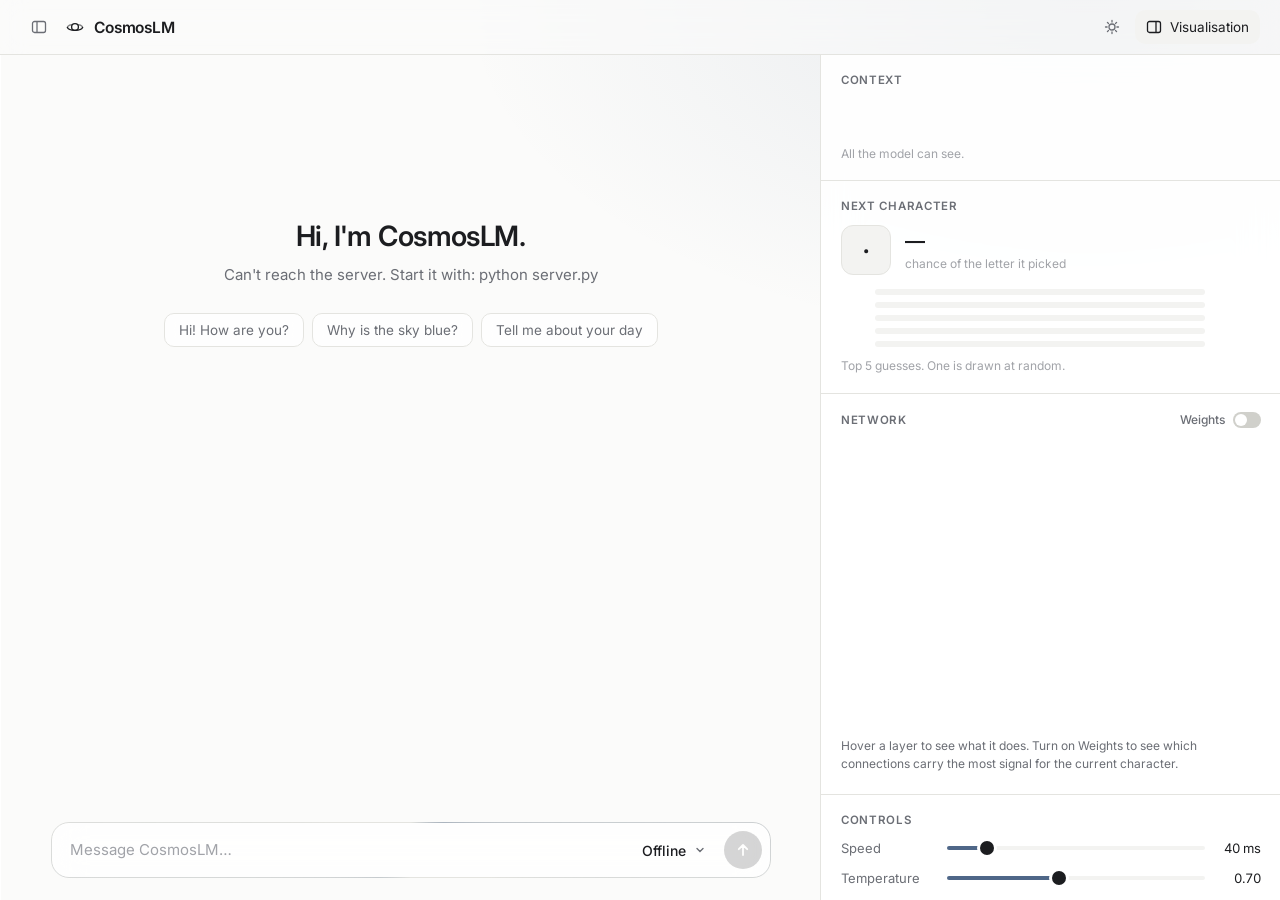
==== commit ecef9538: "feat(web): CosmosLM launch polish: onboarding cards and visual fixes - a first-use card per model ne" ====
--- a/web/index.html
+++ b/web/index.html
@@ -3,7 +3,7 @@
 <head>
   <meta charset="utf-8">
   <meta name="viewport" content="width=device-width, initial-scale=1">
-  <title>AlexGPT</title>
+  <title>CosmosLM</title>
   <script>
     // pick the theme before the page paints, so it never flashes the wrong colors
     (function () {
@@ -28,18 +28,13 @@
       </button>
       <div class="brand">
         <span class="brand-mark" id="brandMark"></span>
-        <span class="brand-name">AlexGPT</span>
-        <span class="brand-tag">Cosmos</span>
+        <span class="brand-name">CosmosLM</span>
       </div>
       </div>
       <div class="topbar-actions">
         <button class="icon-button" id="themeToggle" title="Light / dark">
           <svg class="icon-moon" width="16" height="16" viewBox="0 0 16 16" aria-hidden="true"><path d="M13.5 9.6A5.6 5.6 0 0 1 6.4 2.5a5.6 5.6 0 1 0 7.1 7.1Z" fill="none" stroke="currentColor" stroke-width="1.3" stroke-linejoin="round"/></svg>
           <svg class="icon-sun" width="16" height="16" viewBox="0 0 16 16" aria-hidden="true"><circle cx="8" cy="8" r="3" fill="none" stroke="currentColor" stroke-width="1.3"/><path d="M8 1.5v1.6M8 12.9v1.6M1.5 8h1.6M12.9 8h1.6M3.4 3.4l1.1 1.1M11.5 11.5l1.1 1.1M3.4 12.6l1.1-1.1M11.5 4.5l1.1-1.1" stroke="currentColor" stroke-width="1.3" stroke-linecap="round"/></svg>
-        </button>
-        <button class="icon-button" id="trainingToggle" title="Watch Supernova learn">
-          <svg width="16" height="16" viewBox="0 0 16 16" aria-hidden="true"><path d="M1.5 13.5h13" fill="none" stroke="currentColor" stroke-width="1.3" stroke-linecap="round"/><path d="M2.5 3c1.5 5 3 7.5 5.5 8.2 2.2.6 4.2.4 6-.2" fill="none" stroke="currentColor" stroke-width="1.3" stroke-linecap="round"/></svg>
-          <span>Training</span>
         </button>
         <button class="icon-button" id="panelToggle" title="See what happens inside the model">
           <svg width="16" height="16" viewBox="0 0 16 16" aria-hidden="true"><rect x="1.5" y="2.5" width="13" height="11" rx="2" fill="none" stroke="currentColor" stroke-width="1.3"/><line x1="10" y1="2.5" x2="10" y2="13.5" stroke="currentColor" stroke-width="1.3"/></svg>
@@ -65,7 +60,7 @@
         <div class="messages scroll" id="messages">
           <div class="empty" id="emptyState">
             <div class="empty-icon" id="emptyIcon"></div>
-            <h1>Hi, I'm AlexGPT.</h1>
+            <h1>Hi, I'm CosmosLM.</h1>
             <p id="emptySubtitle">Built from scratch, one model at a time. Say something.</p>
             <div class="suggestions">
               <button class="chip">Hi! How are you?</button>
@@ -76,11 +71,12 @@
         </div>
 
         <form class="composer" id="composer">
+          <div class="intro" id="intro" role="dialog" aria-labelledby="introName" hidden></div>
           <div class="composer-box">
-            <textarea id="input" rows="1" placeholder="Message AlexGPT…" autocomplete="off"></textarea>
+            <textarea id="input" rows="1" placeholder="Message CosmosLM…" autocomplete="off"></textarea>
 
             <div class="model-picker" id="modelPicker">
-              <button type="button" class="model-button" id="modelButton" aria-haspopup="listbox">
+              <button type="button" class="model-button" id="modelButton" aria-haspopup="listbox" title="Click: change model · hold: what is this model?">
                 <span class="model-icon" id="modelIcon"></span>
                 <span id="modelName">Loading…</span>
                 <svg class="chevron" width="12" height="12" viewBox="0 0 12 12" aria-hidden="true"><path d="M3 4.5L6 7.5L9 4.5" fill="none" stroke="currentColor" stroke-width="1.4" stroke-linecap="round"/></svg>
@@ -182,55 +178,14 @@
         </div>
       </aside>
 
-      <section class="training scroll" id="trainingPage" hidden>
-        <div class="tr-inner">
-          <div class="tr-top">
-            <div>
-              <h2>Supernova · live training</h2>
-              <div class="tr-status" id="trStatus">Loading…</div>
-            </div>
-            <button class="icon-button" id="trClose" title="Back to the chat (Esc)" aria-label="Close">
-              <svg width="14" height="14" viewBox="0 0 14 14" aria-hidden="true"><path d="M3 3l8 8M11 3l-8 8" stroke="currentColor" stroke-width="1.5" stroke-linecap="round"/></svg>
-            </button>
-          </div>
-          <div class="tr-stats" id="trStats"></div>
-          <div class="tr-progress" id="trProgress"></div>
-
-          <div class="tr-card">
-            <div class="tr-title">Loss <span>how surprised it is by the real next token · lower = better</span></div>
-            <div class="tr-legend">
-              <span><i class="sw train"></i>training loss (smoothed)</span>
-              <span><i class="sw en"></i>validation EN</span>
-              <span><i class="sw ro"></i>validation RO</span>
-            </div>
-            <svg class="tr-chart" id="trChart" role="img" aria-label="Loss over training steps"></svg>
-            <div class="tr-note">Validation = text it never trains on. If training loss went down but validation went up, it would be memorising instead of learning. Loss 3 ≈ it gives the right token about 1/20 chance (e<sup>−3</sup>); Galaxy ended at 1.5 on much simpler stories.</div>
-          </div>
-
-          <div class="tr-card">
-            <div class="tr-title">How its writing improves <span>the same start, every 250 steps</span></div>
-            <div class="tr-chips" id="trPrompts"></div>
-            <div class="tr-samples scroll" id="trSamples"></div>
-          </div>
-
-          <div class="tr-card">
-            <div class="tr-title">What it reads <span>a random document from the training data</span></div>
-            <div class="tr-chips" id="peekSources"></div>
-            <div class="tr-peek-source" id="peekSource"></div>
-            <div class="tr-peek scroll" id="peekText"></div>
-            <div class="tr-peek-actions"><button class="tr-button" id="peekAgain">Another one</button></div>
-            <div class="tr-note">Raw text from the internet, ~2 billion tokens of it. The model learns how text continues, not what is true or kind: a sad story, a sarcastic forum post and a Wikipedia table all look the same to it. Being helpful and polite comes later, from the chat training (SFT).</div>
-          </div>
-        </div>
-      </section>
     </div>
   </div>
   <div class="flow-tip" id="flowTip" hidden></div>
 
+  <script src="intros.js"></script>
   <script src="app.js"></script>
   <script src="flow.js"></script>
-  <script src="training.js"></script>
   <script src="tokens.js"></script>
-  <script>setupFlow(); setupTraining(); setupTokenView();</script>
+  <script>setupFlow(); setupTokenView();</script>
 </body>
 </html>
--- a/web/style.css
+++ b/web/style.css
@@ -321,6 +321,7 @@
 
 .inside {
   position: relative;
+  flex-shrink: 0;
   width: 0;
   overflow-x: hidden;
   overflow-y: auto;
@@ -366,8 +367,10 @@
 .note.tight { margin-top: 2px; }
 .legend { display: flex; align-items: center; gap: 4px; flex-wrap: wrap; }
 
-.context { display: flex; gap: 4px; min-height: 36px; }
+.context { display: flex; flex-wrap: wrap; gap: 4px; min-height: 36px; }
+.context:has(> :nth-child(13)) .ctx { width: 22px; height: 28px; font-size: 12px; border-radius: 6px; }
 .ctx {
+  flex: none;
   width: 30px;
   height: 36px;
   display: grid;
@@ -526,6 +529,7 @@
 .inside { background: color-mix(in srgb, var(--surface) 90%, transparent); backdrop-filter: blur(18px); -webkit-backdrop-filter: blur(18px); }
 .chip { background: color-mix(in srgb, var(--surface) 75%, transparent); backdrop-filter: blur(8px); -webkit-backdrop-filter: blur(8px); }
 .chip:hover { border-color: color-mix(in srgb, var(--accent) 50%, var(--border)); }
+[data-theme="light"] .user-bubble { background: #ecebe7; }
 .user-bubble { background: color-mix(in srgb, var(--surface-2) 85%, transparent); backdrop-filter: blur(8px); -webkit-backdrop-filter: blur(8px); }
 
 /* the message box has a thin ring of light that travels around it, like something in orbit;
@@ -557,7 +561,7 @@
 .composer.writing .composer-box::before { opacity: 1; animation-duration: 2.6s; }
 @keyframes orbit { to { --orbit-angle: 360deg; } }
 
-/* brand: AlexGPT + a small "Cosmos" tag in the model's color */
+/* brand: CosmosLM */
 .brand-tag {
   font-size: 10.5px;
   font-weight: 600;
@@ -597,6 +601,7 @@
 [data-model="Pulsar"] .bot-avatar.thinking svg { animation: spin 1.4s linear infinite; }
 [data-model="Galaxy"] .empty-icon svg { animation: spin-back 14s linear infinite; }
 [data-model="Galaxy"] .bot-avatar.thinking svg { animation: spin-back 3s linear infinite; }
+[data-model="Nova"] .empty-icon svg, [data-model="Nova"] .bot-avatar.thinking svg { animation: nova-flare 3s ease-in-out infinite; }
 [data-model="Supernova"] .empty-icon svg, [data-model="Supernova"] .bot-avatar.thinking svg { animation: supernova-burst 2.4s ease-out infinite; }
 [data-model="Singularity"] .empty-icon svg, [data-model="Singularity"] .bot-avatar.thinking svg { animation: singularity-pull 3s ease-in-out infinite; }
 
@@ -605,6 +610,7 @@
 @keyframes nebula-drift { 0%, 100% { transform: translate(0, 0) scale(1); } 50% { transform: translate(1.5px, -2px) scale(1.07); } }
 @keyframes spin { to { transform: rotate(360deg); } }
 @keyframes spin-back { to { transform: rotate(-360deg); } }
+@keyframes nova-flare { 0%, 100% { transform: scale(1); } 12% { transform: scale(1.16); filter: brightness(1.8); } 30% { transform: scale(1); filter: none; } }
 @keyframes supernova-burst { 0% { transform: scale(0.85); } 18% { transform: scale(1.25); filter: brightness(1.6); } 100% { transform: scale(0.85); } }
 @keyframes singularity-pull { 0%, 100% { transform: scale(1) rotate(0); } 50% { transform: scale(0.86) rotate(-8deg); } }
 
@@ -613,14 +619,15 @@
 }
 
 @media (max-width: 860px) {
-  .inside.open { position: fixed; right: 0; top: 55px; bottom: 0; z-index: 10; }
+  .inside.open { position: fixed; right: 0; top: 55px; bottom: 0; z-index: 10; width: min(var(--panel-width, 460px), 100vw); }
+  .inside-content { width: min(var(--panel-width, 460px), 100vw); }
   .icon-button span { display: none; }
   .model-menu { width: 290px; }
 }
 
 /* ---------------------------------------------------------------- chat models (Galaxy+): tokens are pieces of words */
 html[data-chat="1"] .context { flex-wrap: wrap; }
-html[data-chat="1"] .ctx { width: auto; min-width: 30px; height: 30px; padding: 0 7px; font-size: 13px; white-space: pre; }
+html[data-chat="1"] .context .ctx { width: auto; min-width: 30px; height: 30px; padding: 0 7px; font-size: 13px; white-space: pre; }
 html[data-chat="1"] .chosen-char { width: auto; min-width: 50px; padding: 0 12px; font-size: 20px; white-space: pre; }
 html[data-chat="1"] .bar-row { grid-template-columns: 96px 1fr 46px; }
 html[data-chat="1"] .bar-label { text-align: left; white-space: pre; overflow: hidden; text-overflow: ellipsis; }
@@ -725,7 +732,7 @@
 .fl-tok.slot .q { position: absolute; inset: 0; display: grid; place-items: center; opacity: 0; }
 
 .fl-cols, .fl-row { display: grid; grid-template-columns: 22px 92px 58px minmax(0, 1fr); gap: 10px; align-items: center; }
-.fl-cols { color: var(--text-faint); font-size: 10.5px; text-transform: uppercase; letter-spacing: 0.05em; padding: 0 6px 6px; }
+.fl-cols { white-space: nowrap; color: var(--text-faint); font-size: 10.5px; text-transform: uppercase; letter-spacing: 0.05em; padding: 0 6px 6px; }
 .fl-cols span[data-tip] { cursor: help; text-decoration: underline dotted; text-underline-offset: 3px; }
 .fl-row { padding: 4px 6px; border-radius: 8px; cursor: pointer; position: relative; }
 .fl-row:hover { background: var(--surface-2); }
@@ -740,10 +747,10 @@
 .fl-change i.a { background: var(--accent); }
 .fl-change i.m { background: var(--text-faint); }
 .fl-guess { display: flex; align-items: baseline; gap: 6px; min-width: 0; white-space: nowrap; overflow: hidden; }
-.fl-guess b { font-family: var(--mono); font-weight: 500; color: var(--text); white-space: pre; background: var(--surface-2); padding: 1px 6px; border-radius: 5px; }
+.fl-guess b { flex-shrink: 1; min-width: 4ch; max-width: 11ch; overflow: hidden; text-overflow: ellipsis; font-family: var(--mono); font-weight: 500; color: var(--text); white-space: pre; background: var(--surface-2); padding: 1px 6px; border-radius: 5px; }
 .fl-guess b.match { color: var(--accent); background: color-mix(in srgb, var(--accent) 16%, transparent); }
-.fl-pct { color: var(--text-muted); font-variant-numeric: tabular-nums; font-size: 11.5px; }
-.fl-alt { color: var(--text-faint); font-family: var(--mono); font-size: 10.5px; overflow: hidden; text-overflow: ellipsis; white-space: pre; }
+.fl-pct { flex-shrink: 0; color: var(--text-muted); font-variant-numeric: tabular-nums; font-size: 11.5px; }
+.fl-alt { min-width: 0; color: var(--text-faint); font-family: var(--mono); font-size: 10.5px; overflow: hidden; text-overflow: ellipsis; white-space: pre; }
 .fl-badge {
   margin-left: auto; flex-shrink: 0; font-size: 10px; padding: 2px 6px; border-radius: 10px;
   color: var(--accent); border: 1px solid color-mix(in srgb, var(--accent) 50%, transparent);
@@ -806,6 +813,72 @@
 }
 .flow-tip b { color: var(--text); font-weight: 600; }
 
+/* ---------- Tools: status line ("Searching Wikipedia") and source cards ----------
+   Both use the same pieces: a 24px icon tile, 13px text, 10px corners, so they read as one family. */
+.tool-status { margin: 0 0 12px; max-width: 100%; }
+.ts-head, .source-card { display: inline-flex; align-items: center; gap: 9px; max-width: 100%; height: 34px; border-radius: 10px;
+  font: 500 13px/1 var(--font); }
+.ts-head { padding: 0 10px 0 5px; margin-left: -5px; border: 1px solid transparent; background: none; color: var(--text-muted);
+  cursor: pointer; text-align: left; transition: background 0.15s ease, border-color 0.15s ease, color 0.15s ease; }
+.tool-status.done .ts-head:hover, .tool-status.open .ts-head { background: var(--surface); border-color: var(--border); color: var(--text); }
+.tool-status.running .ts-head { cursor: default; }
+.ts-icon, .sc-icon { flex: none; display: inline-flex; align-items: center; justify-content: center; width: 24px; height: 24px;
+  border-radius: 7px; background: var(--surface-2); border: 1px solid var(--border); color: var(--text-muted); overflow: hidden; }
+.ts-label { white-space: nowrap; }
+.ts-what { color: var(--text-faint); font-weight: 400; overflow: hidden; text-overflow: ellipsis; white-space: nowrap; min-width: 0; }
+.ts-chevron { flex: none; color: var(--text-faint); transition: transform 0.2s ease; }
+.tool-status.running .ts-chevron { display: none; }
+.tool-status.open .ts-chevron { transform: rotate(90deg); }
+.tool-status.failed .ts-label { color: var(--text-faint); }
+.tool-status.running .ts-label {
+  background: linear-gradient(90deg, var(--text-faint) 0%, var(--text-faint) 35%, var(--text) 50%, var(--text-faint) 65%, var(--text-faint) 100%);
+  background-size: 250% 100%; -webkit-background-clip: text; background-clip: text; color: transparent;
+  animation: ts-shine 1.6s linear infinite;
+}
+.tool-status.running .ts-icon svg { animation: ts-pulse 1.2s ease-in-out infinite; }
+@keyframes ts-shine { from { background-position: 100% 0; } to { background-position: -150% 0; } }
+@keyframes ts-pulse { 0%, 100% { opacity: 0.45; transform: scale(0.9); } 50% { opacity: 1; transform: scale(1.05); } }
+.ts-detail { margin: 6px 0 2px; padding: 10px 14px; border: 1px solid var(--border); border-radius: 10px; background: var(--surface);
+  color: var(--text-muted); font: 12px/1.65 var(--mono); white-space: pre-wrap; overflow-wrap: anywhere; max-height: 220px;
+  overflow-y: auto; animation: sc-in 0.2s ease both; }
+
+.ts-detail.with-source { font: 13.5px/1.65 var(--font); white-space: normal; padding: 12px 14px; max-height: none; }
+.ts-detail.with-source .source-card { margin-bottom: 10px; }
+.ts-passage { color: var(--text-muted); max-height: 160px; overflow-y: auto; }
+
+/* ---------- Markdown in replies ---------- */
+.bot-text.md { white-space: normal; }
+.bot-text.md p { margin: 0 0 0.85em; }
+.bot-text.md p:last-child, .bot-text.md ul:last-child, .bot-text.md ol:last-child { margin-bottom: 0; }
+.bot-text.md ul, .bot-text.md ol { margin: 0 0 0.85em; padding-left: 1.4em; }
+.bot-text.md li { margin: 0.15em 0; }
+.bot-text.md h3, .bot-text.md h4, .bot-text.md h5, .bot-text.md h6 { margin: 1em 0 0.4em; font-size: 1.02em; font-weight: 650; }
+.bot-text.md code { font: 0.88em var(--mono); background: var(--surface-2); border: 1px solid var(--border); border-radius: 5px; padding: 1px 5px; }
+.bot-text.md pre { margin: 0 0 0.85em; padding: 12px 14px; background: var(--surface); border: 1px solid var(--border); border-radius: 10px;
+  overflow-x: auto; white-space: pre; }
+.bot-text.md pre code { background: none; border: 0; padding: 0; font-size: 13px; }
+.bot-text.md hr { border: 0; border-top: 1px solid var(--border); margin: 1em 0; }
+.bot-text.md a { color: inherit; text-decoration: underline; text-decoration-color: var(--border-strong); text-underline-offset: 3px; }
+.md-table { margin: 0.2em 0 0.9em; overflow-x: auto; border: 1px solid var(--border); border-radius: 10px; }
+.md-table table { border-collapse: collapse; width: 100%; font-size: 14px; line-height: 1.5; }
+.md-table th, .md-table td { padding: 7px 14px; text-align: left; border-bottom: 1px solid var(--border); }
+.md-table th { background: var(--surface); font-weight: 600; color: var(--text-muted); font-size: 12.5px; }
+.md-table tr:last-child td { border-bottom: 0; }
+.md-table tbody tr:nth-child(even) td { background: color-mix(in srgb, var(--surface) 55%, transparent); }
+
+.source-row { display: flex; flex-wrap: wrap; gap: 8px; margin-top: 16px; }
+.source-card { padding: 0 12px 0 5px; border: 1px solid var(--border); background: var(--surface); color: var(--text);
+  text-decoration: none; transition: border-color 0.15s ease, background 0.15s ease; animation: sc-in 0.35s ease both; }
+.source-card:hover { border-color: var(--border-strong); background: var(--surface-2); }
+.sc-icon { background: #fff; }
+.sc-icon img { width: 16px; height: 16px; display: block; }
+.sc-icon.letter { font: 600 14px/1 Georgia, "Times New Roman", serif; color: #202122; }
+.sc-words { display: inline-flex; align-items: baseline; gap: 7px; min-width: 0; }
+.sc-title { font-weight: 600; overflow: hidden; text-overflow: ellipsis; white-space: nowrap; }
+.sc-site { font-weight: 400; color: var(--text-faint); white-space: nowrap; }
+.sc-arrow { flex: none; color: var(--text-faint); display: inline-flex; }
+.source-card:hover .sc-arrow { color: var(--text); }
+@keyframes sc-in { from { opacity: 0; transform: translateY(3px); } to { opacity: 1; transform: none; } }
 .error-note { display: block; color: var(--p0); font-size: 13px; margin-top: 6px; }
 
 /* ---------- Live training page (training.js) ---------- */
@@ -822,10 +895,12 @@
 .tr-top h2 { margin: 0 0 4px; font-size: 21px; font-weight: 600; letter-spacing: -0.01em; }
 .tr-status { color: var(--text-muted); font-size: 13px; }
 .tr-dot { display: inline-block; width: 8px; height: 8px; border-radius: 50%; background: var(--text-faint); margin-right: 7px; }
+.tr-dot.done { background: var(--accent); }
 .tr-dot.on { background: #3fbf7f; box-shadow: 0 0 0 3px color-mix(in srgb, #3fbf7f 25%, transparent); }
 .tr-stats { display: grid; grid-template-columns: repeat(auto-fit, minmax(140px, 1fr)); gap: 10px; margin-bottom: 14px; }
 .tr-stat { background: var(--surface); border: 1px solid var(--border); border-radius: 12px; padding: 12px 14px; }
 .tr-value { font-size: 20px; font-weight: 600; font-variant-numeric: tabular-nums; }
+.tr-value { white-space: nowrap; }
 .tr-of { font-size: 13px; color: var(--text-faint); font-weight: 400; }
 .tr-label { color: var(--text-muted); font-size: 12px; margin-top: 2px; }
 .tr-progress { margin-bottom: 22px; }
@@ -901,3 +976,53 @@
 .bpe.unknown { background: transparent; outline: 1px dashed var(--p0); color: var(--p0); text-decoration: line-through; }
 .bpe-count { font-size: 11.5px; color: var(--text-faint); margin-top: 6px; font-family: var(--font); }
 .user-bubble .bpe-count { color: var(--text-muted); }
+
+/* ---------------------------------------------------------------- first-use popup (one per model, app.js showIntro) */
+.intro {
+  position: absolute; left: 50%; bottom: calc(100% - 4px); z-index: 20;
+  width: min(420px, calc(100% - 32px)); transform: translate(-50%, 8px); opacity: 0;
+  transition: opacity 0.2s ease-out, transform 0.2s ease-out;
+  pointer-events: auto;
+  background: color-mix(in srgb, var(--surface) 94%, transparent);
+  backdrop-filter: blur(18px); -webkit-backdrop-filter: blur(18px);
+  border: 1px solid color-mix(in srgb, var(--accent) 45%, var(--border));
+  border-radius: 16px; box-shadow: var(--shadow); padding: 14px 16px 14px;
+}
+.intro.show { opacity: 1; transform: translate(-50%, 0); }
+.intro::after {                       /* the small arrow pointing at the message box */
+  content: ""; position: absolute; left: 50%; bottom: -7px; width: 12px; height: 12px; transform: translateX(-50%) rotate(45deg);
+  background: inherit; border-right: inherit; border-bottom: inherit;
+}
+.intro-head { display: flex; align-items: center; gap: 10px; }
+.intro-icon { width: 36px; height: 36px; border-radius: 10px; display: grid; place-items: center; flex: none;
+  background: color-mix(in srgb, var(--accent) 14%, transparent); }
+.intro-name { font-weight: 600; font-size: 15px; }
+.intro-kind { font-size: 12px; color: var(--text-muted); }
+.intro-close { margin-left: auto; align-self: flex-start; background: none; border: 0; color: var(--text-faint); cursor: pointer; padding: 4px; border-radius: 6px; }
+.intro-close:hover { color: var(--text); background: var(--surface-2); }
+.intro-what { margin: 10px 0 6px; font-size: 13.5px; line-height: 1.5; }
+.intro-points { margin: 0 0 12px; padding-left: 18px; font-size: 13px; line-height: 1.55; color: var(--text-muted); }
+.intro-points li::marker { color: var(--accent); }
+.intro-actions { display: flex; gap: 8px; align-items: center; justify-content: flex-end; flex-wrap: wrap; }
+.intro-try, .intro-ok { font: inherit; font-size: 12.5px; border-radius: 9px; padding: 6px 11px; cursor: pointer; }
+.intro-try { margin-right: auto; background: var(--surface-2); color: var(--text-muted); border: 1px solid var(--border); max-width: 100%; overflow: hidden; text-overflow: ellipsis; white-space: nowrap; }
+.intro-try b { color: var(--text); font-weight: 500; }
+.intro-try:hover { border-color: var(--accent); }
+.intro-ok { background: var(--accent); color: var(--bg); border: 0; font-weight: 600; }
+
+/* a narrow panel (e.g. 320 px): the block rows keep the guess and its %, drop the 2nd/3rd guesses, "decided" becomes a dot */
+.flow { container-type: inline-size; }
+@container (max-width: 400px) {
+  .fl-cols, .fl-row { grid-template-columns: 20px 64px 40px minmax(0, 1fr); gap: 8px; }
+  .fl-heat { width: 64px; }
+  .fl-alt { display: none; }
+  .fl-badge { font-size: 0; width: 8px; height: 8px; padding: 0; border-radius: 50%; background: var(--accent); border: 0; }
+}
+
+/* phone: the placeholder stays on one line (it wrapped and showed a scrollbar in the 1-row box) */
+#input::placeholder { white-space: nowrap; overflow: hidden; text-overflow: ellipsis; }
+@media (max-width: 480px) {
+  .composer { padding: 8px 12px 14px; }
+  .composer-box { padding-left: 14px; }
+}
+.intro-hint { margin-top: 8px; font-size: 11px; color: var(--text-faint); text-align: right; }
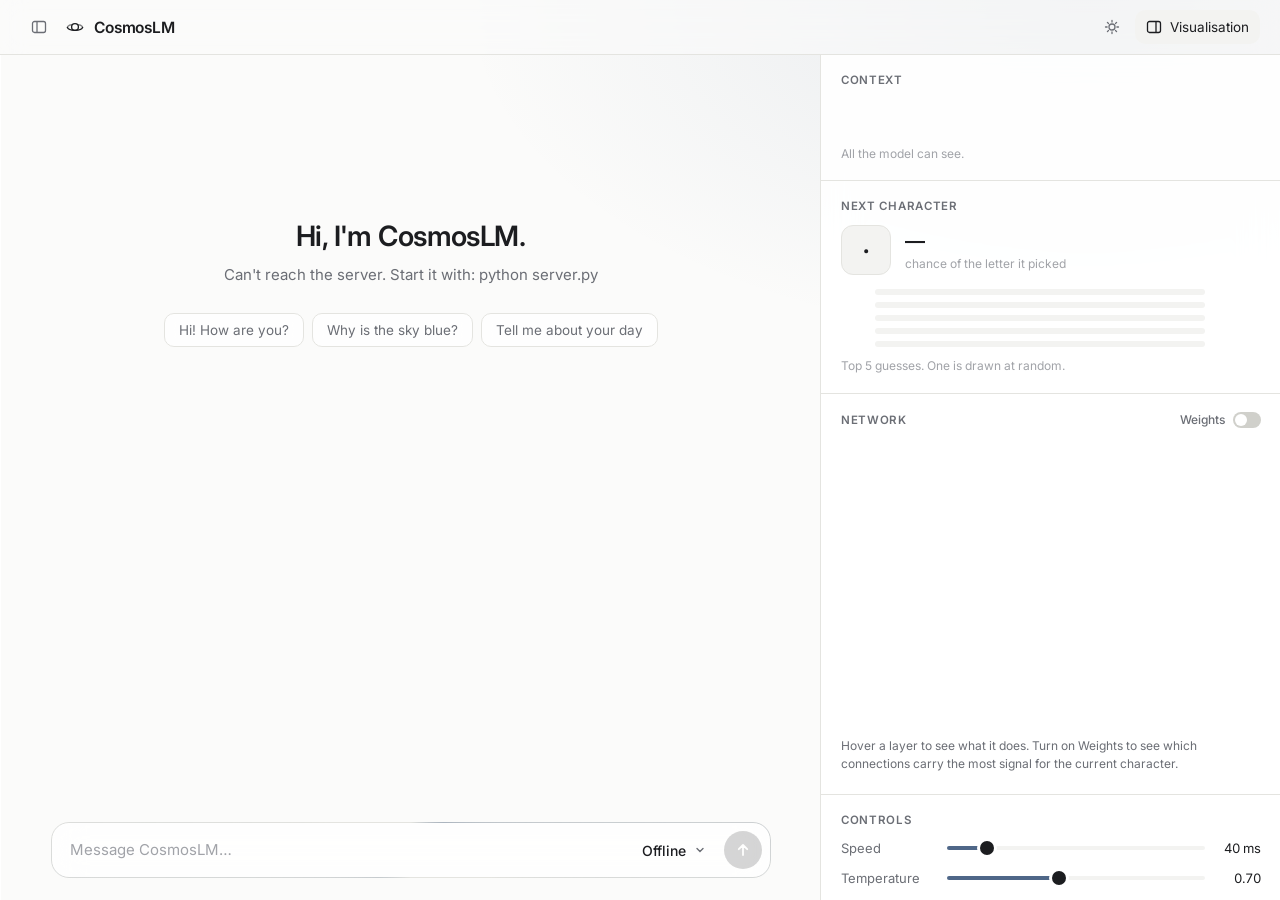
==== commit df9796c1: "feat(explore): Explore 3D, watch one message travel through Singularity A 3D page (three.js 0.160, n" ====
--- a/web/index.html
+++ b/web/index.html
@@ -32,6 +32,10 @@
       </div>
       </div>
       <div class="topbar-actions">
+        <a class="icon-button explore-link" id="exploreLink" href="/explore/explore.html" title="Watch one message travel through Singularity, in 3D" hidden>
+          <svg width="16" height="16" viewBox="0 0 16 16" aria-hidden="true"><path d="M8 1.5 14 4.8v6.4L8 14.5 2 11.2V4.8Z M2 4.8 8 8l6-3.2 M8 8v6.5" fill="none" stroke="currentColor" stroke-width="1.3" stroke-linejoin="round"/></svg>
+          <span>Explore 3D</span>
+        </a>
         <button class="icon-button" id="themeToggle" title="Light / dark">
           <svg class="icon-moon" width="16" height="16" viewBox="0 0 16 16" aria-hidden="true"><path d="M13.5 9.6A5.6 5.6 0 0 1 6.4 2.5a5.6 5.6 0 1 0 7.1 7.1Z" fill="none" stroke="currentColor" stroke-width="1.3" stroke-linejoin="round"/></svg>
           <svg class="icon-sun" width="16" height="16" viewBox="0 0 16 16" aria-hidden="true"><circle cx="8" cy="8" r="3" fill="none" stroke="currentColor" stroke-width="1.3"/><path d="M8 1.5v1.6M8 12.9v1.6M1.5 8h1.6M12.9 8h1.6M3.4 3.4l1.1 1.1M11.5 11.5l1.1 1.1M3.4 12.6l1.1-1.1M11.5 4.5l1.1-1.1" stroke="currentColor" stroke-width="1.3" stroke-linecap="round"/></svg>
--- a/web/style.css
+++ b/web/style.css
@@ -102,6 +102,10 @@
   transition: color 0.15s, background 0.15s;
 }
 .icon-button:hover, .icon-button.active { color: var(--text); background: var(--surface-2); }
+/* "Explore 3D": only for Singularity, a link to the 3D walk through the model */
+.explore-link { text-decoration: none; color: var(--accent); box-shadow: inset 0 0 0 1px color-mix(in srgb, var(--accent) 45%, transparent); }
+.explore-link:hover { color: var(--text); background: color-mix(in srgb, var(--accent) 16%, transparent); }
+.explore-link[hidden] { display: none; }
 [data-theme="dark"] .icon-sun, [data-theme="light"] .icon-moon { display: none; }
 
 .main { flex: 1; display: flex; min-height: 0; }
